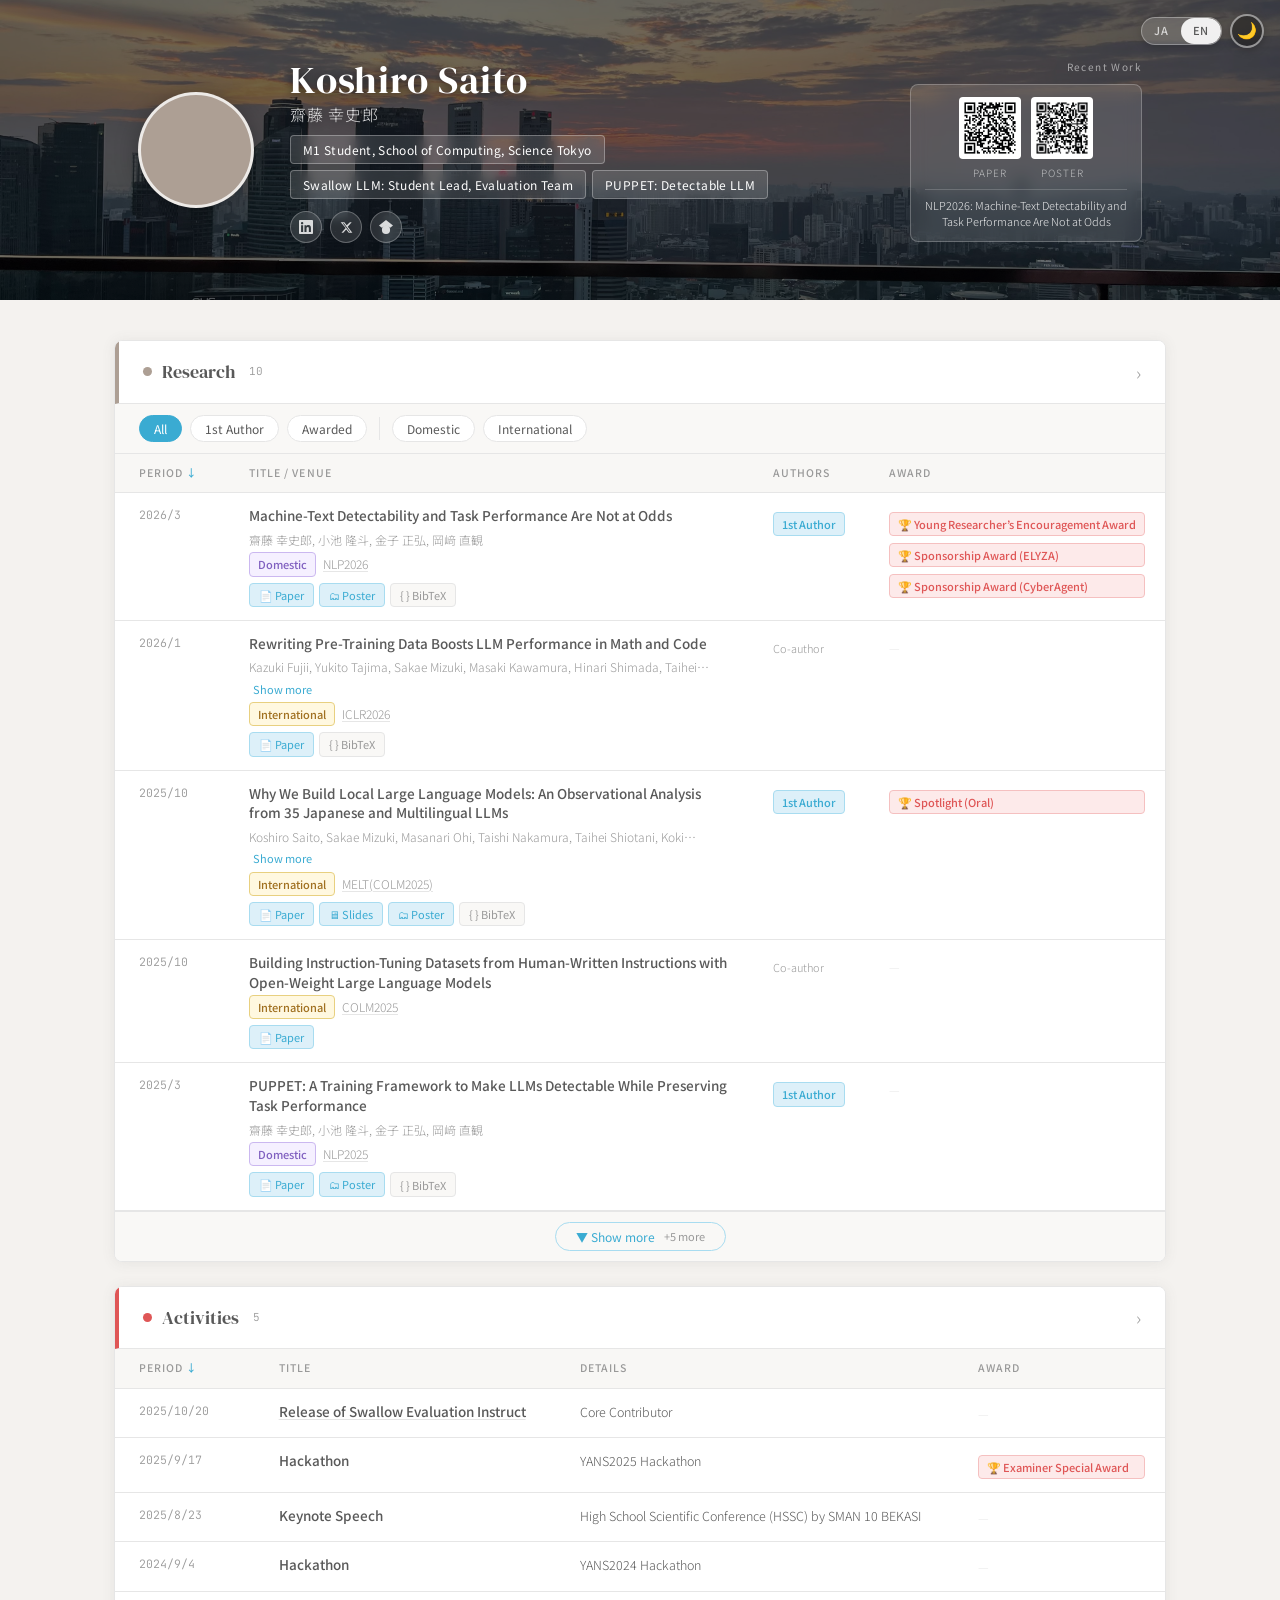
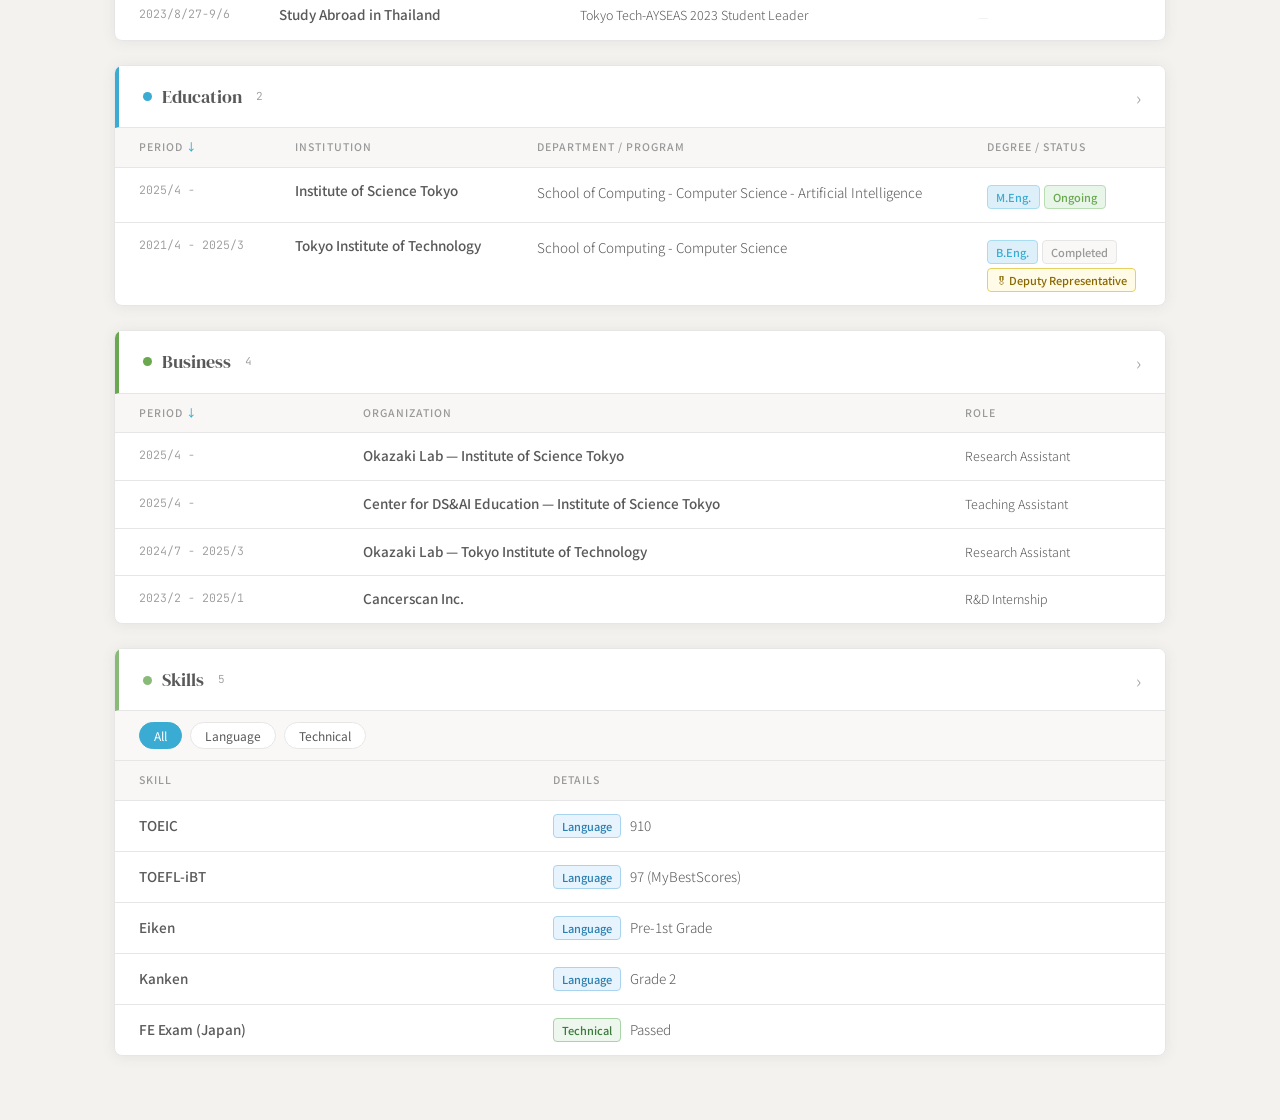
==== en/index.html @ 59512228 "Add site files and .gitignore" ====
<!DOCTYPE html>
<html lang="en">
<head>
<meta charset="UTF-8">
<meta name="viewport" content="width=device-width, initial-scale=1.0">
<title>My Page</title>
<!-- Apply stored theme before render to prevent flash -->
<script>
  (function(){
    var s=localStorage.getItem('theme');
    if(!s){s=window.matchMedia('(prefers-color-scheme:dark)').matches?'dark':'light';}
    document.documentElement.setAttribute('data-theme',s);
  })();
</script>
<link rel="preconnect" href="https://fonts.googleapis.com">
<link rel="preconnect" href="https://fonts.gstatic.com" crossorigin>
<link href="https://fonts.googleapis.com/css2?family=DM+Serif+Display:ital@0;1&family=Noto+Sans+JP:wght@300;400;500;700&family=JetBrains+Mono:wght@300;400&display=swap" rel="stylesheet">
<link rel="stylesheet" href="../css/style.css">
<!-- en/ subdir: override image paths to point up one level -->
<style>
  .header-bg    { background-image: url('../figures/header.jpg'); }
  .face-photo   { background-image: url('../figures/face_picture_trimmed.png'); }
</style>
</head>
<body>

<!-- Fixed controls -->
<div class="fixed-controls">
  <nav class="lang-switch" aria-label="Language switch">
    <a class="lang-btn" href="../">JA</a>
    <span class="lang-btn active">EN</span>
  </nav>
  <button class="theme-toggle" id="themeToggle" onclick="toggleTheme()" aria-label="Toggle theme">🌙</button>
</div>

<!-- BibTeX Modal -->
<div class="modal-overlay" id="bibtexModal" onclick="closeBibtexModal(event)">
  <div class="modal-box">
    <div class="modal-header">
      <span class="modal-title">BibTeX</span>
      <button class="modal-close" onclick="document.getElementById('bibtexModal').classList.remove('open')">×</button>
    </div>
    <div class="modal-body"><pre class="bibtex-code" id="bibtexContent"></pre></div>
    <div class="modal-footer">
      <button class="copy-btn" id="copyBtn" onclick="copyBibtex()">Copy</button>
    </div>
  </div>
</div>

<!-- Header -->
<header class="header-wrap">
  <div class="header-bg-fallback"></div>
  <div class="header-bg"></div>
  <div class="header-content">
    <div class="face-photo" role="img" aria-label="Profile photo"></div>
    <div class="header-name">
      <h1><span id="profileNameMain">…</span><span class="name-sub" id="profileNameSub"></span></h1>
      <div class="affiliation" id="profileAffiliations"></div>
      <div class="header-sns" id="profileSns"></div>
    </div>
    <div class="header-recent-wrap">
      <span class="recent-label" id="recentLabelEl"></span>
      <div class="header-recent" id="qrContainer"></div>
    </div>
  </div>
</header>

<!-- Main -->
<main class="main" id="mainContent">
  <p style="text-align:center;color:var(--muted);padding:48px 0;">Loading…</p>
</main>

<script src="../js/lang/en.js"></script>
<script src="../js/app.js"></script>
<script>initPage('en', '../');</script>
</body>
</html>
---- css/style.css ----
/* ════════════════════════════════════════════
   style.css  —  Light / Dark / Responsive
════════════════════════════════════════════ */

/* ── Palette & Semantic Tokens (Light) ── */
:root {
  --stone:      #AD9F94;
  --charcoal:   #595959;
  --coral:      #DF5656;
  --sky:        #3AABD2;
  --light-gray: #E6E6E6;
  --sage:       #6aa84f;

  --bg:         #f4f2ef;
  --surface:    #ffffff;
  --surface-2:  #f9f8f6;
  --border:     #E6E6E6;
  --text:       #595959;
  --muted:      #999;
  --accent:     #3AABD2;
  --accent-lt:  #ddf0f9;
  --award-col:  #DF5656;
  --award-lt:   #fdeaea;
  --header-row: #f8f7f5;
  --radius:     8px;
  --shadow:     0 1px 14px rgba(89,89,89,0.09);
}

/* ── Dark Tokens ── */
:root[data-theme="dark"] {
  --bg:         #1a1917;
  --surface:    #242220;
  --surface-2:  #2c2a27;
  --border:     #3a3835;
  --text:       #d8d4cf;
  --muted:      #7a7570;
  --accent:     #4bbde0;
  --accent-lt:  #172f3a;
  --award-col:  #e87070;
  --award-lt:   #3a1a1a;
  --header-row: #2a2826;
  --shadow:     0 1px 14px rgba(0,0,0,0.35);
  --stone:      #c0b4ab;
}

/* OS-level dark when no manual override */
@media (prefers-color-scheme: dark) {
  :root:not([data-theme="light"]):not([data-theme="dark"]) {
    --bg:         #1a1917;
    --surface:    #242220;
    --surface-2:  #2c2a27;
    --border:     #3a3835;
    --text:       #d8d4cf;
    --muted:      #7a7570;
    --accent:     #4bbde0;
    --accent-lt:  #172f3a;
    --award-col:  #e87070;
    --award-lt:   #3a1a1a;
    --header-row: #2a2826;
    --shadow:     0 1px 14px rgba(0,0,0,0.35);
    --stone:      #c0b4ab;
  }
}

*, *::before, *::after { box-sizing: border-box; margin: 0; padding: 0; }

body {
  background: var(--bg);
  color: var(--text);
  font-family: 'Noto Sans JP', sans-serif;
  font-weight: 300;
  line-height: 1.75;
  font-size: 14px;
  transition: background 0.25s, color 0.25s;
}

/* ════════════════════════════════════════════
   FIXED CONTROLS  (top-right)
════════════════════════════════════════════ */
.fixed-controls {
  position: fixed;
  top: 14px; right: 16px;
  z-index: 300;
  display: flex;
  align-items: center;
  gap: 8px;
}

/* Language switch */
.lang-switch {
  display: flex;
  background: rgba(255,255,255,0.15);
  border: 1px solid rgba(255,255,255,0.32);
  border-radius: 20px;
  backdrop-filter: blur(8px);
  overflow: hidden;
  box-shadow: 0 2px 8px rgba(0,0,0,0.18);
}
.lang-btn {
  padding: 5px 12px;
  font-size: 11px; font-weight: 500; letter-spacing: 0.06em;
  color: rgba(255,255,255,0.72);
  text-decoration: none; border-radius: 18px;
  transition: background 0.15s, color 0.15s;
  line-height: 1.4;
}
.lang-btn:hover { color: #fff; background: rgba(255,255,255,0.2); }
.lang-btn.active { background: rgba(255,255,255,0.9); color: #595959; }

/* ── Theme toggle: icon-only circle, state shown by fill/icon ──
   Light mode → dark background pill (🌙) → clearly "it's light, click for dark"
   Dark  mode → light background pill (☀️) → clearly "it's dark, click for light"
*/
.theme-toggle {
  display: flex;
  align-items: center;
  justify-content: center;
  width: 34px; height: 34px;
  border-radius: 50%;
  border: 2px solid rgba(255,255,255,0.5);
  background: rgba(0,0,0,0.35);       /* dark fill in light mode → 🌙 stands out */
  backdrop-filter: blur(8px);
  cursor: pointer;
  font-size: 16px; line-height: 1;
  box-shadow: 0 2px 8px rgba(0,0,0,0.25);
  transition: background 0.2s, border-color 0.2s, transform 0.15s, box-shadow 0.15s;
}
/* In dark mode: light fill so ☀️ pops and signals "switch to light" */
:root[data-theme="dark"] .theme-toggle,
@media (prefers-color-scheme: dark) { :root:not([data-theme="light"]):not([data-theme="dark"]) .theme-toggle { } }
.theme-toggle[data-mode="dark"] {
  background: rgba(255,255,255,0.85);
  border-color: rgba(255,255,255,0.9);
}
.theme-toggle:hover {
  transform: scale(1.1);
  box-shadow: 0 3px 12px rgba(0,0,0,0.35);
}
/* hide any lingering text children */
.theme-toggle .t-label { display: none; }

/* ════════════════════════════════════════════
   HEADER
════════════════════════════════════════════ */
.header-wrap { position: relative; width: 100%; min-height: 300px; overflow: hidden; }
.header-bg-fallback { position: absolute; inset: 0; background: linear-gradient(140deg, #635c58 0%, var(--stone) 50%, #c9c0b8 100%); }
.header-bg { position: absolute; inset: 0; background: url('../figures/header.jpg') center / cover no-repeat; filter: brightness(0.45) saturate(0.85); }

.header-content {
  position: relative; min-height: 300px;
  max-width: 1100px; margin: 0 auto;
  padding: 44px 48px;
  display: flex; align-items: center; gap: 36px;
}

.face-photo {
  flex-shrink: 0; width: 116px; height: 116px; border-radius: 50%;
  border: 3px solid rgba(255,255,255,0.78);
  box-shadow: 0 4px 24px rgba(0,0,0,0.3);
  background: var(--stone) url('../figures/face_picture_trimmed.png') center / cover no-repeat;
}

.header-name { flex: 1; color: #fff; }
.header-name h1 { font-family: 'DM Serif Display', serif; font-size: 2.45rem; font-weight: 400; letter-spacing: 0.02em; line-height: 1.15; text-shadow: 0 2px 10px rgba(0,0,0,0.5); }
.name-sub { display: block; font-family: 'Noto Sans JP', sans-serif; font-size: 1rem; font-weight: 300; opacity: 0.82; margin-top: 3px; }
.header-name .affiliation { margin-top: 12px; display: flex; flex-wrap: wrap; gap: 6px; }
.affil-tag { font-size: 12px; font-weight: 400; letter-spacing: 0.03em; background: rgba(255,255,255,0.13); border: 1px solid rgba(255,255,255,0.3); border-radius: 4px; padding: 3px 12px; backdrop-filter: blur(6px); }

.header-sns { display: flex; gap: 8px; margin-top: 12px; }
.sns-btn { display: inline-flex; align-items: center; justify-content: center; width: 32px; height: 32px; color: rgba(255,255,255,0.82); background: rgba(255,255,255,0.12); border: 1px solid rgba(255,255,255,0.28); border-radius: 50%; text-decoration: none; backdrop-filter: blur(4px); transition: background 0.15s, color 0.15s, transform 0.15s; }
.sns-btn:hover { background: rgba(255,255,255,0.28); color: #fff; transform: translateY(-1px); }

.header-recent-wrap { flex-shrink: 0; display: flex; flex-direction: column; align-items: flex-end; gap: 8px; }
.recent-label { font-size: 10px; font-weight: 400; letter-spacing: 0.14em; color: rgba(255,255,255,0.55); text-align: right; }
.header-recent { display: flex; gap: 12px; align-items: flex-start; }

.qr-group { background: rgba(255,255,255,0.11); border: 1px solid rgba(255,255,255,0.24); border-radius: var(--radius); padding: 12px 14px; color: #fff; backdrop-filter: blur(8px); transition: background 0.2s, transform 0.2s; display: flex; flex-direction: column; gap: 8px; min-width: 180px; }
.qr-group:hover { background: rgba(255,255,255,0.18); transform: translateY(-2px); }
.qr-pair { display: flex; gap: 10px; justify-content: center; }
.qr-item { display: flex; flex-direction: column; align-items: center; gap: 5px; text-decoration: none; color: inherit; }
.qr-item:hover .qr-box { outline: 2px solid rgba(255,255,255,0.6); }
.qr-type { font-size: 10px; text-transform: uppercase; letter-spacing: 0.1em; opacity: 0.62; white-space: nowrap; }
.qr-box { width: 62px; height: 62px; background: #fff; border-radius: 4px; display: flex; align-items: center; justify-content: center; overflow: hidden; transition: outline 0.15s; }
.qr-box img { width: 100%; height: 100%; object-fit: contain; }
.qr-divider { border: none; border-top: 1px solid rgba(255,255,255,0.18); }
.qr-desc { font-size: 11px; opacity: 0.88; line-height: 1.4; text-align: center; }

/* ════════════════════════════════════════════
   MAIN  /  SECTION CARDS
════════════════════════════════════════════ */
.main { max-width: 1100px; margin: 40px auto 64px; padding: 0 24px; display: flex; flex-direction: column; gap: 24px; }

.section-card { background: var(--surface); border: 1px solid var(--border); border-radius: var(--radius); box-shadow: var(--shadow); overflow: hidden; animation: fadeUp 0.42s ease both; transition: background 0.25s, border-color 0.25s; }
.section-card:nth-child(1){animation-delay:0.04s} .section-card:nth-child(2){animation-delay:0.09s}
.section-card:nth-child(3){animation-delay:0.14s} .section-card:nth-child(4){animation-delay:0.19s}
.section-card:nth-child(5){animation-delay:0.24s}
@keyframes fadeUp { from { opacity:0; transform:translateY(13px); } to { opacity:1; transform:translateY(0); } }

.section-header { display:flex; align-items:center; justify-content:space-between; padding:15px 24px; cursor:pointer; user-select:none; border-bottom:1px solid var(--border); background:var(--surface); transition:background 0.13s; }
.section-header:hover { background:var(--surface-2); }

#sec-research   .section-header { border-left:4px solid var(--stone); }
#sec-activities .section-header { border-left:4px solid var(--coral); }
#sec-education  .section-header { border-left:4px solid var(--sky); }
#sec-business   .section-header { border-left:4px solid var(--sage); }
#sec-skills     .section-header { border-left:4px solid #8aba78; }

.section-title { display:flex; align-items:center; gap:10px; }
.section-dot { width:9px; height:9px; border-radius:50%; flex-shrink:0; }
.dot-research{background:var(--stone)} .dot-activities{background:var(--coral)}
.dot-education{background:var(--sky)} .dot-business{background:var(--sage)} .dot-skills{background:#8aba78}

.section-label { font-family:'DM Serif Display',serif; font-size:1.13rem; color:var(--text); }
.section-count { font-family:'JetBrains Mono',monospace; font-size:11px; color:var(--muted); margin-left:4px; }
.section-chevron { font-size:18px; color:var(--muted); transition:transform 0.28s ease; line-height:1; }
.section-card.collapsed .section-chevron { transform:rotate(-90deg); }
.section-body { overflow:hidden; transition:max-height 0.38s cubic-bezier(0.4,0,0.2,1); max-height:8000px; }
.section-card.collapsed .section-body { max-height:0; }

/* ════════════════════════════════════════════
   FILTER BAR
════════════════════════════════════════════ */
.filter-bar { display:flex; gap:8px; padding:11px 24px; border-bottom:1px solid var(--border); flex-wrap:wrap; background:var(--surface-2); align-items:center; }
.filter-separator { width:1px; background:var(--border); margin:2px 4px; align-self:stretch; }
.filter-btn { font-family:'Noto Sans JP',sans-serif; font-size:12px; font-weight:400; padding:4px 14px; border-radius:20px; border:1px solid var(--border); background:var(--surface); color:var(--text); cursor:pointer; transition:all 0.14s; }
.filter-btn.active { background:var(--accent); border-color:var(--accent); color:#fff; }
.filter-btn:hover:not(.active) { border-color:var(--accent); color:var(--accent); }

/* ════════════════════════════════════════════
   TABLE
════════════════════════════════════════════ */
.table-wrap { overflow-x:auto; }
table { width:100%; border-collapse:collapse; font-size:13.5px; }

thead th {
  padding:10px 20px 10px 24px; text-align:left;
  font-size:10.5px; font-weight:500; text-transform:uppercase; letter-spacing:0.1em;
  color:var(--muted); background:var(--header-row); border-bottom:1px solid var(--border); white-space:nowrap;
  transition:background 0.25s;
}
thead th:first-child { padding-left:24px; }
thead th.sortable { cursor:pointer; user-select:none; }
thead th.sortable:hover { color:var(--accent); background:var(--accent-lt); }
thead th.sort-asc::after  { content:' ↑'; color:var(--accent); }
thead th.sort-desc::after { content:' ↓'; color:var(--accent); }

tbody tr { border-bottom:1px solid var(--border); transition:background 0.12s; }
tbody tr:last-child { border-bottom:none; }
tbody tr:hover { background:var(--surface-2); }
tbody tr.row-hidden { display:none; }
tbody tr.row-over-limit { display:none; }

td { padding:13px 20px 13px 24px; vertical-align:top; line-height:1.65; }
td:first-child { padding-left:24px; }
.td-period { white-space:nowrap; font-family:'JetBrains Mono',monospace; font-size:11.5px; color:var(--muted); min-width:110px; }
.td-main  { font-weight:500; color:var(--text); line-height:1.45; }
.td-sub   { font-size:12.5px; color:var(--stone); margin-top:2px; }
.td-venue { font-size:12px; color:var(--muted); margin-top:3px; }

/* ── Authors ── */
.td-authors {
  font-size:12px; color:var(--muted); margin-top:4px;
  display:-webkit-box; -webkit-line-clamp:1; -webkit-box-orient:vertical; overflow:hidden; max-width:460px;
}
.td-authors.expanded { display:block; overflow:visible; -webkit-line-clamp:unset; }
.authors-toggle {
  font-size:11px; color:var(--accent); cursor:pointer; margin-left:4px;
  background:none; border:none; padding:0; font-family:inherit;
  display:none; /* shown by JS when text is truncated */
}
.authors-toggle.visible { display:inline; }
.authors-toggle:hover { text-decoration:underline; }

/* ── Badges ── */
.badge { display:inline-flex; align-items:center; gap:3px; font-size:11px; font-weight:500; border-radius:4px; padding:2px 8px; margin-top:4px; white-space:nowrap; }
.badge-award         { background:var(--award-lt); color:var(--award-col); border:1px solid #f5c0c0; }
.badge-first         { background:var(--accent-lt); color:var(--accent); border:1px solid #a8dcf0; }
.badge-coauthor      { font-size:11px; color:var(--muted); }
.badge-status-done   { background:var(--surface-2); color:var(--muted); border:1px solid var(--border); }
.badge-status-ongoing{ background:#e8f5e9; color:#6aa84f; border:1px solid #b8ddb0; }
.badge-domestic      { background:#f5f0ff; color:#8060c0; border:1px solid #cbb8f0; }
.badge-international { background:#fff8e0; color:#a07020; border:1px solid #e8d080; }
.badge-lang          { background:#e8f4fd; color:#2a7fb0; border:1px solid #a8d4f0; }
.badge-tech          { background:#edf7ed; color:#3a7a3a; border:1px solid #a8d4a8; }
.awards-cell { display:flex; flex-direction:column; gap:3px; }

/* dark overrides for colored badges */
:root[data-theme="dark"] .badge-status-ongoing { background:#1a3020; }
:root[data-theme="dark"] .badge-domestic       { background:#2a1840; }
:root[data-theme="dark"] .badge-international  { background:#2a2010; }
:root[data-theme="dark"] .badge-lang           { background:#10283a; }
:root[data-theme="dark"] .badge-tech           { background:#102010; }
@media (prefers-color-scheme:dark) {
  :root:not([data-theme="light"]):not([data-theme="dark"]) .badge-status-ongoing { background:#1a3020; }
  :root:not([data-theme="light"]):not([data-theme="dark"]) .badge-domestic       { background:#2a1840; }
  :root:not([data-theme="light"]):not([data-theme="dark"]) .badge-international  { background:#2a2010; }
  :root:not([data-theme="light"]):not([data-theme="dark"]) .badge-lang           { background:#10283a; }
  :root:not([data-theme="light"]):not([data-theme="dark"]) .badge-tech           { background:#102010; }
}

/* ── Paper Links ── */
.paper-links { display:flex; flex-wrap:wrap; gap:5px; margin-top:6px; }
.paper-link { display:inline-flex; align-items:center; gap:4px; font-size:11px; font-weight:400; color:var(--accent); background:var(--accent-lt); border:1px solid #a8dcf0; border-radius:4px; padding:2px 9px; text-decoration:none; transition:background 0.13s, color 0.13s; }
.paper-link:hover { background:var(--accent); color:#fff; }
.bibtex-btn { display:inline-flex; align-items:center; gap:4px; font-size:11px; font-weight:400; color:var(--muted); background:var(--surface-2); border:1px solid var(--border); border-radius:4px; padding:2px 9px; cursor:pointer; transition:background 0.13s, color 0.13s, border-color 0.13s; font-family:inherit; }
.bibtex-btn:hover { background:var(--text); color:var(--bg); border-color:var(--text); }

/* ── Table Footer ── */
.table-footer { display:flex; align-items:center; justify-content:center; padding:10px 24px; border-top:1px solid var(--border); background:var(--surface-2); }
.expand-btn { font-family:'Noto Sans JP',sans-serif; font-size:12px; font-weight:400; color:var(--accent); background:none; border:1px solid #a8dcf0; border-radius:20px; padding:5px 20px; cursor:pointer; transition:all 0.14s; display:flex; align-items:center; gap:5px; }
.expand-btn:hover { background:var(--accent); color:#fff; border-color:var(--accent); }
.row-count { color:var(--muted); font-size:11px; margin-left:4px; }

/* ── BibTeX Modal ── */
.modal-overlay { display:none; position:fixed; inset:0; background:rgba(0,0,0,0.5); z-index:1000; align-items:center; justify-content:center; backdrop-filter:blur(3px); }
.modal-overlay.open { display:flex; }
.modal-box { background:var(--surface); border-radius:var(--radius); box-shadow:0 8px 40px rgba(0,0,0,0.3); width:min(640px,92vw); max-height:80vh; display:flex; flex-direction:column; animation:modalIn 0.2s ease; border:1px solid var(--border); }
@keyframes modalIn { from{opacity:0;transform:scale(0.95) translateY(8px)} to{opacity:1;transform:scale(1) translateY(0)} }
.modal-header { display:flex; align-items:center; justify-content:space-between; padding:16px 20px; border-bottom:1px solid var(--border); }
.modal-title { font-family:'JetBrains Mono',monospace; font-size:13px; color:var(--text); font-weight:400; }
.modal-close { width:28px; height:28px; background:var(--surface-2); border:none; border-radius:50%; cursor:pointer; font-size:16px; color:var(--muted); display:flex; align-items:center; justify-content:center; transition:background 0.13s; }
.modal-close:hover { background:var(--border); color:var(--text); }
.modal-body { padding:0; overflow-y:auto; flex:1; }
.bibtex-code { margin:0; padding:20px; font-family:'JetBrains Mono',monospace; font-size:12px; line-height:1.7; color:var(--text); background:var(--surface-2); white-space:pre-wrap; word-break:break-all; }
.modal-footer { padding:12px 20px; border-top:1px solid var(--border); display:flex; justify-content:flex-end; }
.copy-btn { font-family:'Noto Sans JP',sans-serif; font-size:12px; font-weight:400; padding:6px 16px; border-radius:6px; border:1px solid var(--border); background:var(--surface); color:var(--text); cursor:pointer; transition:all 0.13s; }
.copy-btn:hover { background:var(--accent); color:#fff; border-color:var(--accent); }
.copy-btn.copied { background:var(--sage); color:#fff; border-color:var(--sage); }

/* ── Misc ── */
.skill-name { font-weight:500; color:var(--text); }
.empty-state { text-align:center; padding:36px; color:var(--muted); font-size:13px; }

/* ── In-table hyperlinks ── */
.td-link {
  color: inherit;
  text-decoration: underline;
  text-decoration-color: var(--border);
  text-underline-offset: 2px;
  transition: color 0.13s, text-decoration-color 0.13s;
}
.td-link:hover {
  color: var(--accent);
  text-decoration-color: var(--accent);
}

/* ── Distinction badge (valedictorian / honours) ── */
.badge-distinction {
  background: #fffbe6;
  color: #8a6800;
  border: 1px solid #e8d060;
}
:root[data-theme="dark"] .badge-distinction {
  background: #2a2000;
  color: #e0c040;
  border-color: #6a5000;
}
@media (prefers-color-scheme:dark) {
  :root:not([data-theme="light"]):not([data-theme="dark"]) .badge-distinction {
    background:#2a2000; color:#e0c040; border-color:#6a5000;
  }
}

/* ── Responsive ── */
@media (max-width: 768px) {
  .header-content { flex-direction:column; align-items:center; padding:64px 20px 36px; text-align:center; }
  .header-name h1 { font-size:1.9rem; }
  .header-name .affiliation { justify-content:center; }
  .header-sns { justify-content:center; }
  .header-recent-wrap { align-items:center; }
  .header-recent { justify-content:center; flex-wrap:wrap; }
  .main { padding:0 12px; margin:28px auto 48px; }
  td, thead th { padding-left:14px; }
  td:first-child, thead th:first-child { padding-left:14px; }
  .fixed-controls { gap:6px; }
}
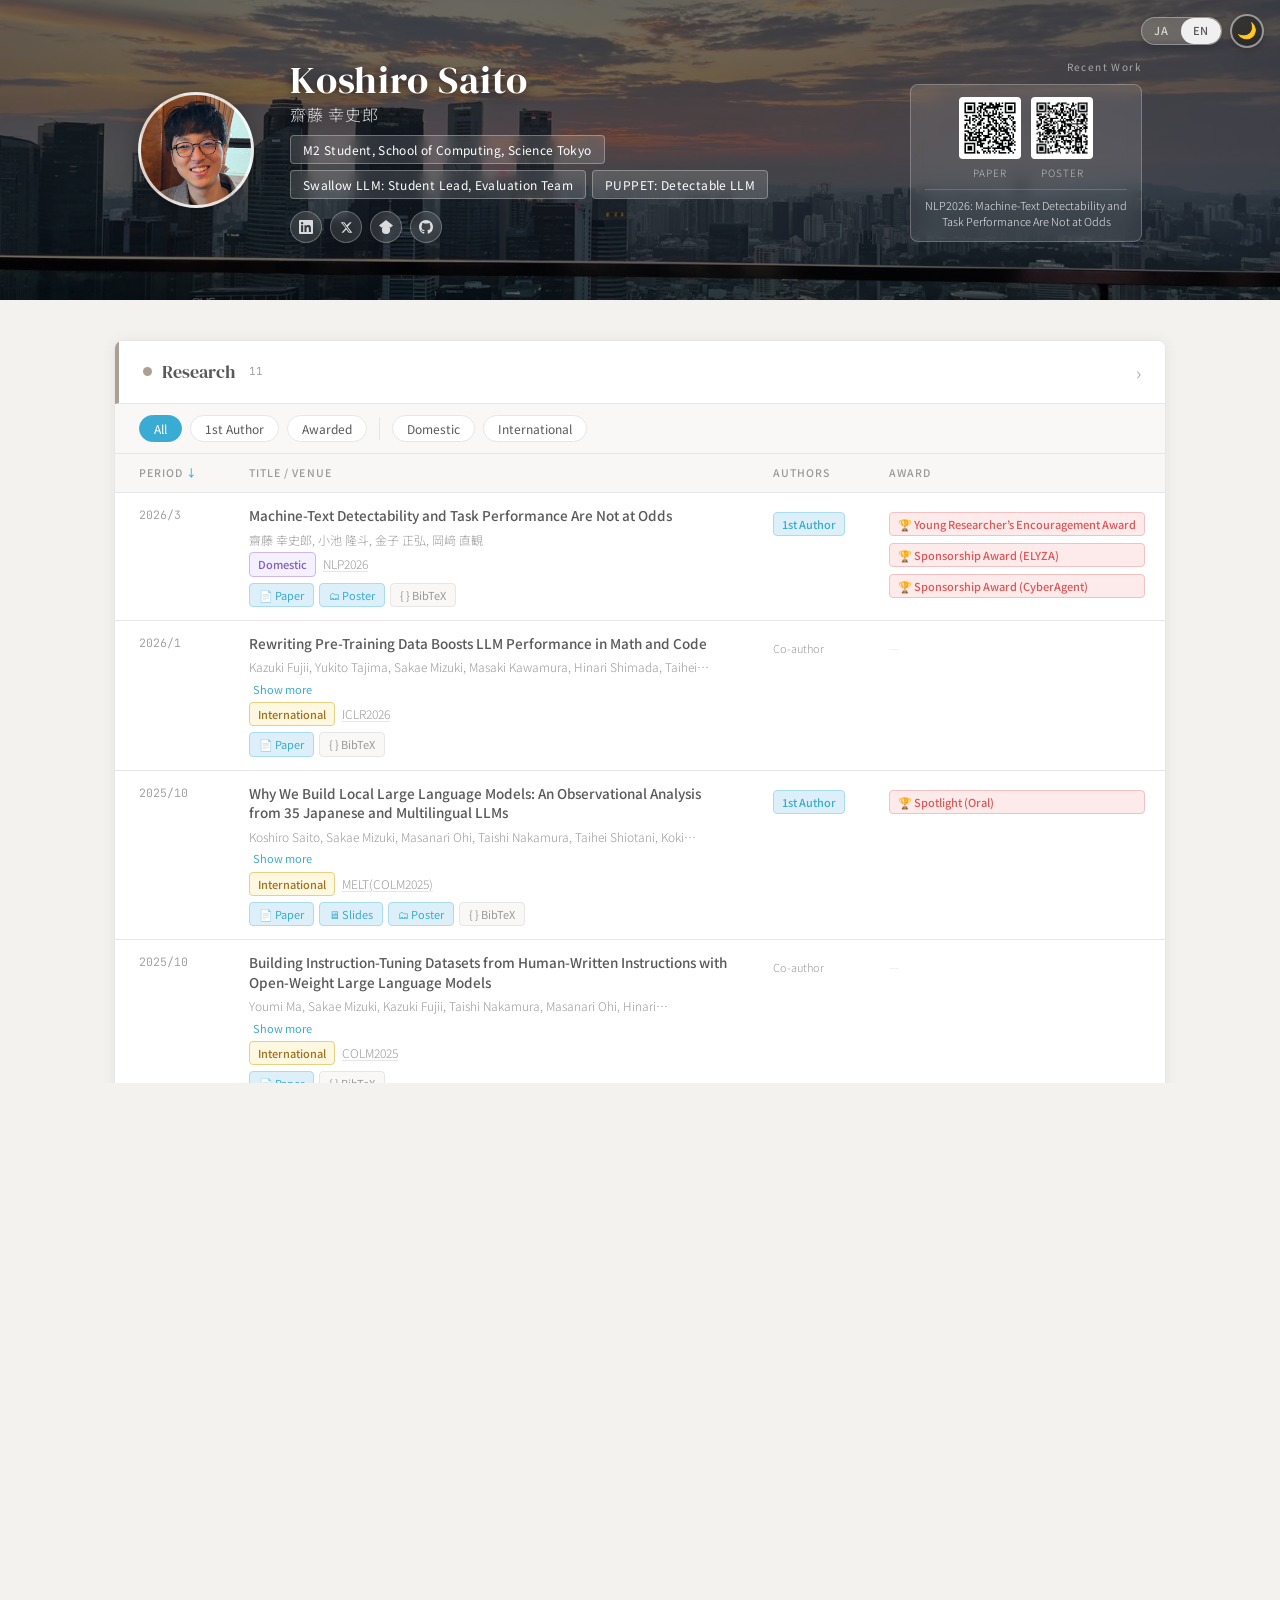
==== commit 626a0304: "Technical update" ====
--- a/en/index.html
+++ b/en/index.html
@@ -3,7 +3,43 @@
 <head>
 <meta charset="UTF-8">
 <meta name="viewport" content="width=device-width, initial-scale=1.0">
-<title>My Page</title>
+<title>Koshiro Saito (齋藤 幸史郎)</title>
+<!-- <meta name="description" content=""> -->
+<link rel="canonical" href="https://pakapaka333.github.io/en/">
+<link rel="alternate" hreflang="ja" href="https://pakapaka333.github.io/">
+<link rel="alternate" hreflang="en" href="https://pakapaka333.github.io/en/">
+<link rel="alternate" hreflang="x-default" href="https://pakapaka333.github.io/">
+<link rel="icon" type="image/png" href="../figures/favicon.png">
+<link rel="apple-touch-icon" href="../figures/apple-touch-icon.png">
+<!-- OGP / Twitter Card -->
+<meta property="og:type" content="profile">
+<meta property="og:title" content="Koshiro Saito (齋藤 幸史郎)">
+<!-- <meta property="og:description" content=""> -->
+<meta property="og:url" content="https://pakapaka333.github.io/en/">
+<meta property="og:image" content="https://pakapaka333.github.io/figures/face_picture_trimmed.png">
+<meta property="og:locale" content="en_US">
+<meta property="og:locale:alternate" content="ja_JP">
+<meta name="twitter:card" content="summary">
+<meta name="twitter:title" content="Koshiro Saito (齋藤 幸史郎)">
+<!-- <meta name="twitter:description" content=""> -->
+<meta name="twitter:image" content="https://pakapaka333.github.io/figures/face_picture_trimmed.png">
+<!-- Structured data -->
+<script type="application/ld+json">
+{
+  "@context": "https://schema.org",
+  "@type": "Person",
+  "name": "Koshiro Saito",
+  "alternateName": "齋藤 幸史郎",
+  "url": "https://pakapaka333.github.io/en/",
+  "image": "https://pakapaka333.github.io/figures/face_picture_trimmed.png",
+  "affiliation": {
+    "@type": "CollegeOrUniversity",
+    "name": "Institute of Science Tokyo"
+  }
+}
+</script>
+<!-- sameAs (SNS links) is injected by app.js from profile/profile.json links -->
+
 <!-- Apply stored theme before render to prevent flash -->
 <script>
   (function(){
@@ -16,11 +52,7 @@
 <link rel="preconnect" href="https://fonts.gstatic.com" crossorigin>
 <link href="https://fonts.googleapis.com/css2?family=DM+Serif+Display:ital@0;1&family=Noto+Sans+JP:wght@300;400;500;700&family=JetBrains+Mono:wght@300;400&display=swap" rel="stylesheet">
 <link rel="stylesheet" href="../css/style.css">
-<!-- en/ subdir: override image paths to point up one level -->
-<style>
-  .header-bg    { background-image: url('../figures/header.jpg'); }
-  .face-photo   { background-image: url('../figures/face_picture_trimmed.png'); }
-</style>
+<!-- 画像パスは css/style.css に一元化(CSS の url() はスタイルシート基準で解決されるため en/ でも同じものが使える) -->
 </head>
 <body>
 
@@ -70,6 +102,14 @@
   <p style="text-align:center;color:var(--muted);padding:48px 0;">Loading…</p>
 </main>
 
+<noscript>
+  <div style="max-width:1100px;margin:0 auto;padding:24px 48px;">
+    <p>This page requires JavaScript.</p>
+    <p>Koshiro Saito (齋藤 幸史郎) — M2 student, School of Computing, Institute of Science Tokyo.
+      See <a href="https://scholar.google.co.jp/citations?user=h8HGRU4AAAAJ">Google Scholar</a> for publications.</p>
+  </div>
+</noscript>
+
 <script src="../js/lang/en.js"></script>
 <script src="../js/app.js"></script>
 <script>initPage('en', '../');</script>
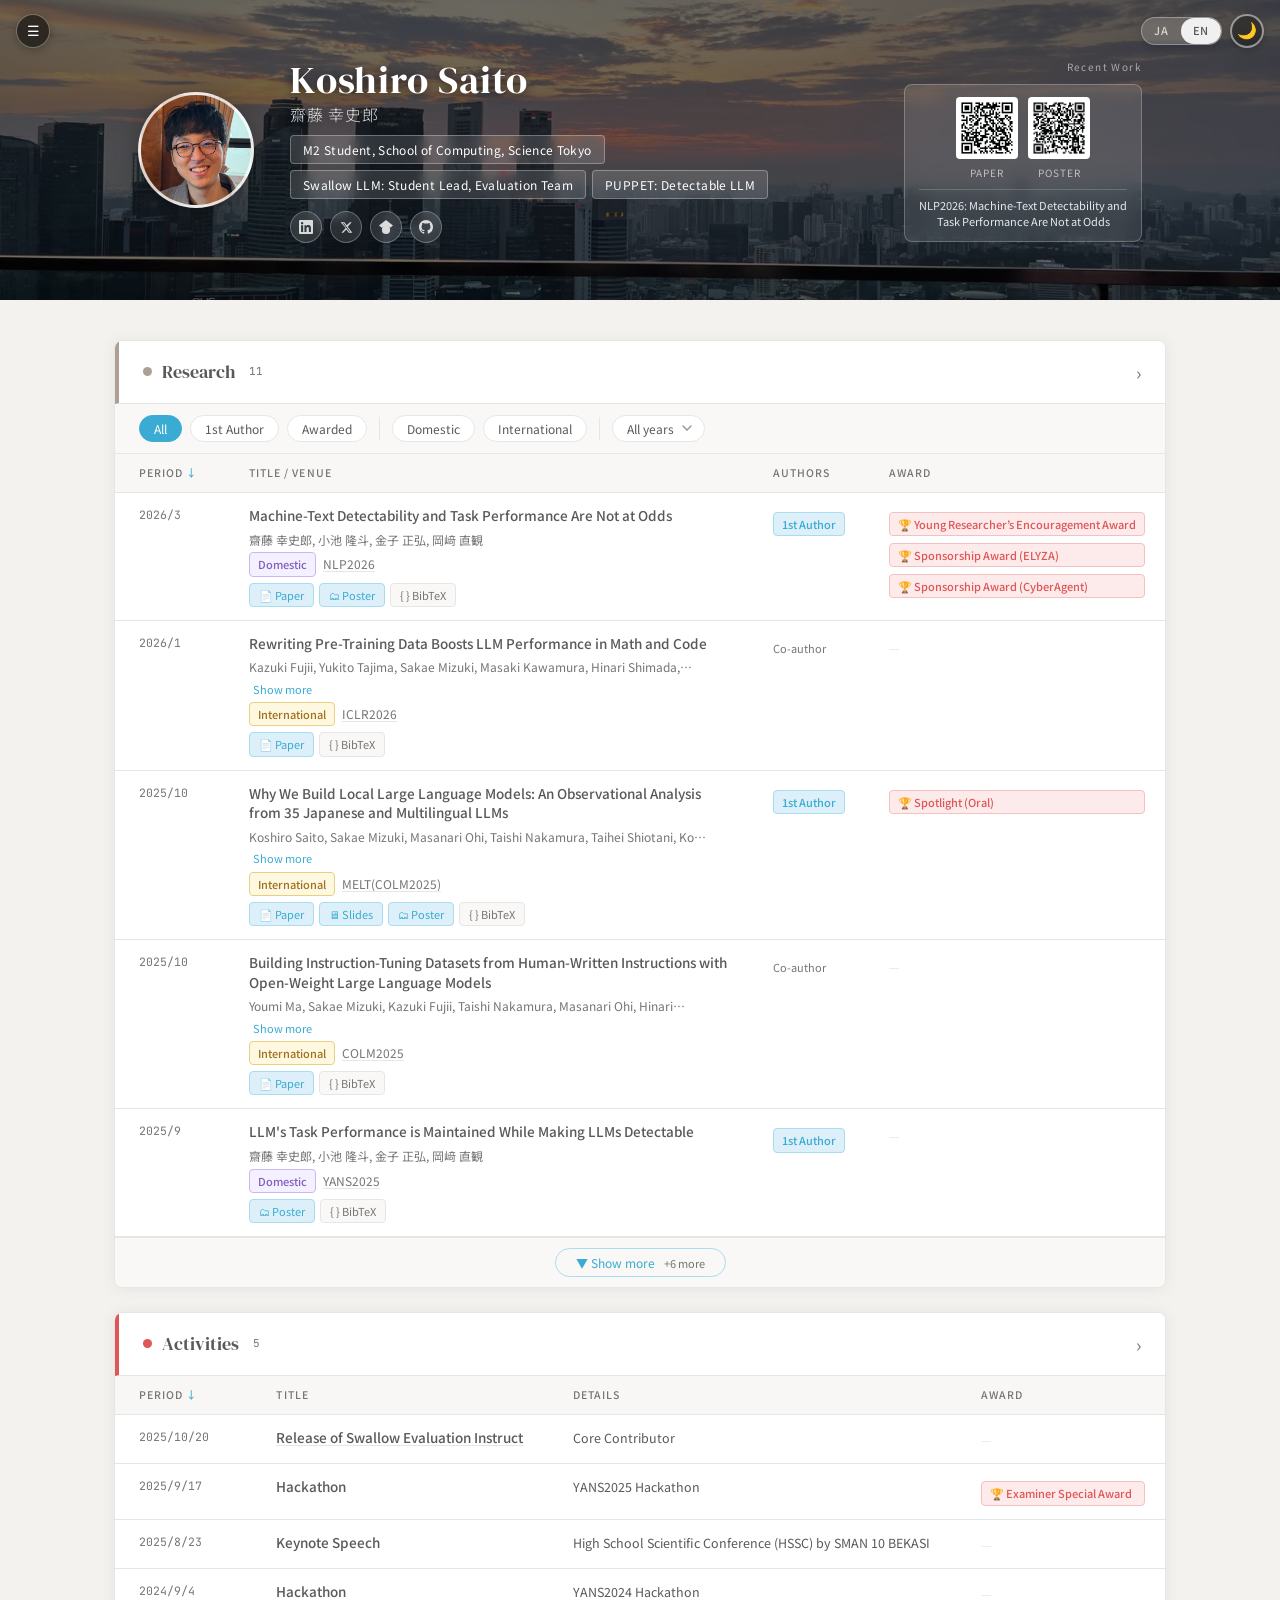
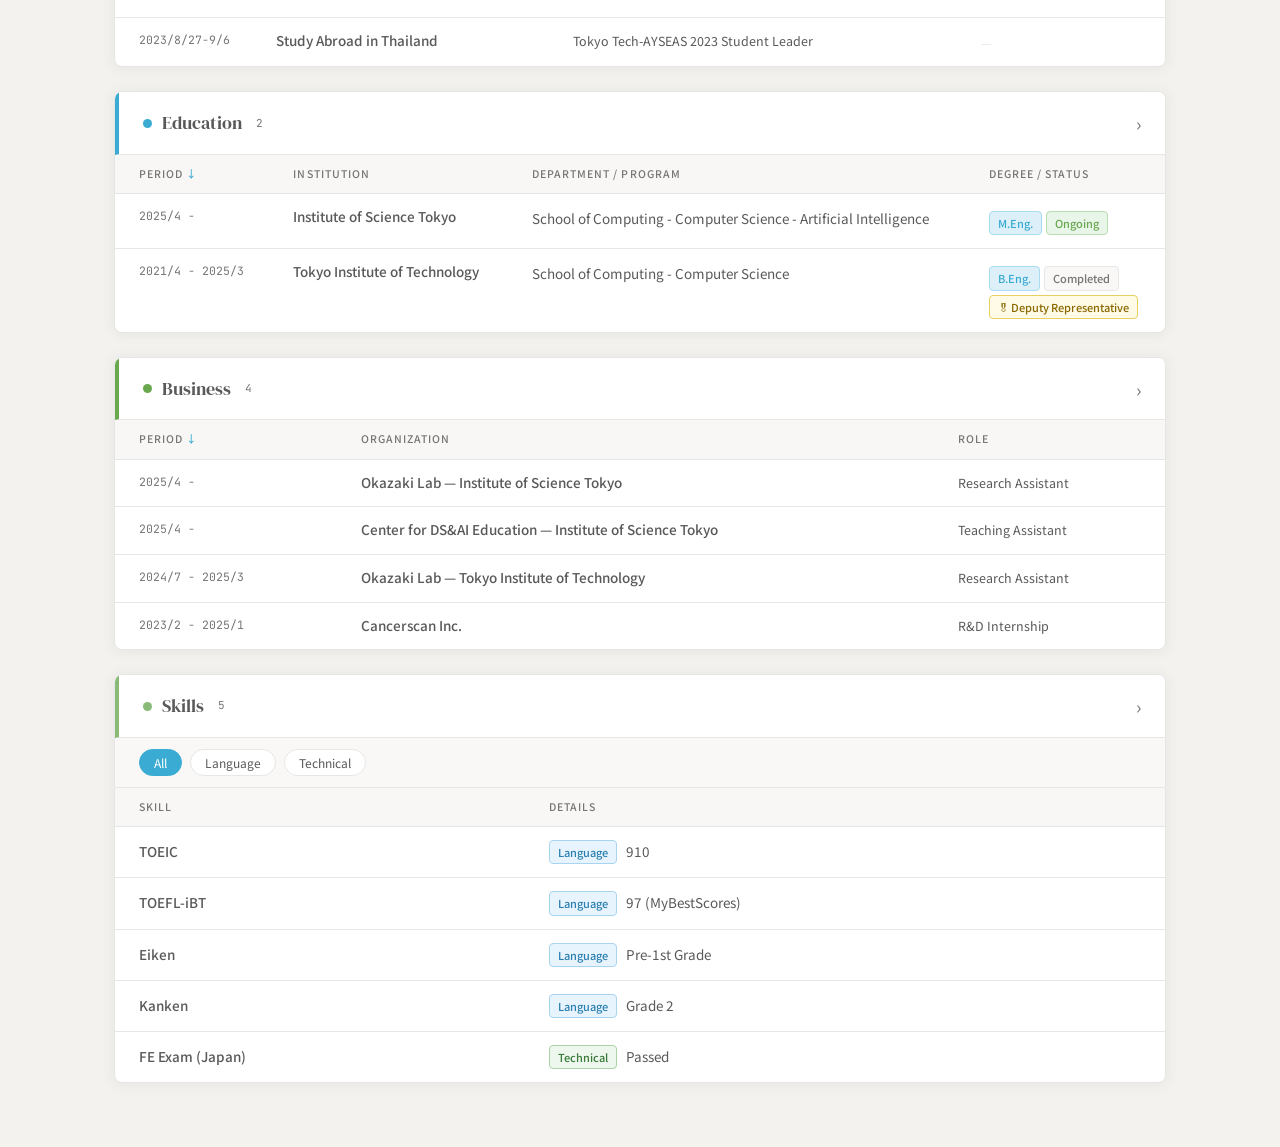
==== commit 4c7bba1d: "Design Update" ====
--- a/en/index.html
+++ b/en/index.html
@@ -99,7 +99,10 @@
 
 <!-- Main -->
 <main class="main" id="mainContent">
-  <p style="text-align:center;color:var(--muted);padding:48px 0;">Loading…</p>
+  <!-- Skeleton placeholders shown until JS fetches the data -->
+  <div class="skeleton-card" aria-hidden="true"><div class="sk-bar sk-title"></div><div class="sk-bar w85"></div><div class="sk-bar w60"></div></div>
+  <div class="skeleton-card" aria-hidden="true"><div class="sk-bar sk-title"></div><div class="sk-bar w85"></div><div class="sk-bar w60"></div></div>
+  <div class="skeleton-card" aria-hidden="true"><div class="sk-bar sk-title"></div><div class="sk-bar w60"></div></div>
 </main>
 
 <noscript>
--- a/css/style.css
+++ b/css/style.css
@@ -16,7 +16,7 @@
   --surface-2:  #f9f8f6;
   --border:     #E6E6E6;
   --text:       #595959;
-  --muted:      #999;
+  --muted:      #757575; /* WCAG AA: 4.6:1 on white */
   --accent:     #3AABD2;
   --accent-lt:  #ddf0f9;
   --award-col:  #DF5656;
@@ -24,6 +24,16 @@
   --header-row: #f8f7f5;
   --radius:     8px;
   --shadow:     0 1px 14px rgba(89,89,89,0.09);
+
+  /* badge / pill border colors (dark で上書きされる) */
+  --accent-bd:   #a8dcf0;
+  --award-bd:    #f5c0c0;
+  --ongoing-bd:  #b8ddb0;
+  --domestic-bd: #cbb8f0;
+  --intl-bd:     #e8d080;
+  --lang-bd:     #a8d4f0;
+  --tech-bd:     #a8d4a8;
+  --dist-bd:     #e8d060;
 }
 
 /* ── Dark Tokens ── */
@@ -33,7 +43,7 @@
   --surface-2:  #2c2a27;
   --border:     #3a3835;
   --text:       #d8d4cf;
-  --muted:      #7a7570;
+  --muted:      #948e88; /* コントラスト改善 */
   --accent:     #4bbde0;
   --accent-lt:  #172f3a;
   --award-col:  #e87070;
@@ -41,6 +51,15 @@
   --header-row: #2a2826;
   --shadow:     0 1px 14px rgba(0,0,0,0.35);
   --stone:      #c0b4ab;
+
+  --accent-bd:   #2a5a70;
+  --award-bd:    #6a3535;
+  --ongoing-bd:  #2a5a35;
+  --domestic-bd: #4a3570;
+  --intl-bd:     #6a5525;
+  --lang-bd:     #2a4a65;
+  --tech-bd:     #2a5030;
+  --dist-bd:     #6a5000;
 }
 
 /* OS-level dark when no manual override */
@@ -51,7 +70,7 @@
     --surface-2:  #2c2a27;
     --border:     #3a3835;
     --text:       #d8d4cf;
-    --muted:      #7a7570;
+    --muted:      #948e88;
     --accent:     #4bbde0;
     --accent-lt:  #172f3a;
     --award-col:  #e87070;
@@ -59,6 +78,15 @@
     --header-row: #2a2826;
     --shadow:     0 1px 14px rgba(0,0,0,0.35);
     --stone:      #c0b4ab;
+
+    --accent-bd:   #2a5a70;
+    --award-bd:    #6a3535;
+    --ongoing-bd:  #2a5a35;
+    --domestic-bd: #4a3570;
+    --intl-bd:     #6a5525;
+    --lang-bd:     #2a4a65;
+    --tech-bd:     #2a5030;
+    --dist-bd:     #6a5000;
   }
 }
 
@@ -68,11 +96,14 @@
   background: var(--bg);
   color: var(--text);
   font-family: 'Noto Sans JP', sans-serif;
-  font-weight: 300;
+  font-weight: 400; /* 300 は低解像度で線が痩せるため本文は 400 */
   line-height: 1.75;
   font-size: 14px;
   transition: background 0.25s, color 0.25s;
 }
+
+/* キーボードフォーカスの可視化 */
+:focus-visible { outline: 2px solid var(--accent); outline-offset: 2px; border-radius: 2px; }
 
 /* ════════════════════════════════════════════
    FIXED CONTROLS  (top-right)
@@ -106,6 +137,22 @@
 }
 .lang-btn:hover { color: #fff; background: rgba(255,255,255,0.2); }
 .lang-btn.active { background: rgba(255,255,255,0.9); color: #595959; }
+
+/* ── スクロール後(明るいコンテンツの上)はカード風配色に切り替え ──
+   ヘッダー写真の上専用の白系半透明のままだと、白背景に溶けて読めなくなるため */
+.fixed-controls.scrolled .lang-switch {
+  background: var(--surface);
+  border-color: var(--border);
+  box-shadow: var(--shadow);
+}
+.fixed-controls.scrolled .lang-btn { color: var(--muted); }
+.fixed-controls.scrolled .lang-btn:hover { color: var(--text); background: var(--surface-2); }
+.fixed-controls.scrolled .lang-btn.active { background: var(--accent); color: #fff; }
+.fixed-controls.scrolled .theme-toggle {
+  background: var(--surface);
+  border-color: var(--border);
+  box-shadow: var(--shadow);
+}
 
 /* ── Theme toggle: icon-only circle, state shown by fill/icon ──
    Light mode → dark background pill (🌙) → clearly "it's light, click for dark"
@@ -226,6 +273,24 @@
 .filter-btn.active { background:var(--accent); border-color:var(--accent); color:#fff; }
 .filter-btn:hover:not(.active) { border-color:var(--accent); color:var(--accent); }
 
+/* ── 年フィルターのプルダウン(フィルターピルと同じ見た目) ── */
+.filter-select {
+  font-family:'Noto Sans JP',sans-serif; font-size:12px; font-weight:400;
+  padding:4px 30px 4px 14px; border-radius:20px;
+  border:1px solid var(--border); background-color:var(--surface); color:var(--text);
+  cursor:pointer; transition:all 0.14s;
+  appearance:none; -webkit-appearance:none;
+  background-image:url("data:image/svg+xml,%3Csvg xmlns='http://www.w3.org/2000/svg' width='10' height='6'%3E%3Cpath d='M1 1l4 4 4-4' fill='none' stroke='%23999999' stroke-width='1.5' stroke-linecap='round'/%3E%3C/svg%3E");
+  background-repeat:no-repeat; background-position:right 12px center;
+}
+.filter-select:hover:not(.active) { border-color:var(--accent); color:var(--accent); }
+.filter-select.active {
+  background-color:var(--accent); border-color:var(--accent); color:#fff;
+  background-image:url("data:image/svg+xml,%3Csvg xmlns='http://www.w3.org/2000/svg' width='10' height='6'%3E%3Cpath d='M1 1l4 4 4-4' fill='none' stroke='%23ffffff' stroke-width='1.5' stroke-linecap='round'/%3E%3C/svg%3E");
+}
+/* ドロップダウン内の選択肢はネイティブ描画: ダークでも読めるよう配色を固定 */
+.filter-select option { background:var(--surface); color:var(--text); }
+
 /* ════════════════════════════════════════════
    TABLE
 ════════════════════════════════════════════ */
@@ -273,15 +338,15 @@
 
 /* ── Badges ── */
 .badge { display:inline-flex; align-items:center; gap:3px; font-size:11px; font-weight:500; border-radius:4px; padding:2px 8px; margin-top:4px; white-space:nowrap; }
-.badge-award         { background:var(--award-lt); color:var(--award-col); border:1px solid #f5c0c0; }
-.badge-first         { background:var(--accent-lt); color:var(--accent); border:1px solid #a8dcf0; }
+.badge-award         { background:var(--award-lt); color:var(--award-col); border:1px solid var(--award-bd); }
+.badge-first         { background:var(--accent-lt); color:var(--accent); border:1px solid var(--accent-bd); }
 .badge-coauthor      { font-size:11px; color:var(--muted); }
 .badge-status-done   { background:var(--surface-2); color:var(--muted); border:1px solid var(--border); }
-.badge-status-ongoing{ background:#e8f5e9; color:#6aa84f; border:1px solid #b8ddb0; }
-.badge-domestic      { background:#f5f0ff; color:#8060c0; border:1px solid #cbb8f0; }
-.badge-international { background:#fff8e0; color:#a07020; border:1px solid #e8d080; }
-.badge-lang          { background:#e8f4fd; color:#2a7fb0; border:1px solid #a8d4f0; }
-.badge-tech          { background:#edf7ed; color:#3a7a3a; border:1px solid #a8d4a8; }
+.badge-status-ongoing{ background:#e8f5e9; color:#6aa84f; border:1px solid var(--ongoing-bd); }
+.badge-domestic      { background:#f5f0ff; color:#8060c0; border:1px solid var(--domestic-bd); }
+.badge-international { background:#fff8e0; color:#a07020; border:1px solid var(--intl-bd); }
+.badge-lang          { background:#e8f4fd; color:#2a7fb0; border:1px solid var(--lang-bd); }
+.badge-tech          { background:#edf7ed; color:#3a7a3a; border:1px solid var(--tech-bd); }
 .awards-cell { display:flex; flex-direction:column; gap:3px; }
 
 /* dark overrides for colored badges */
@@ -300,14 +365,14 @@
 
 /* ── Paper Links ── */
 .paper-links { display:flex; flex-wrap:wrap; gap:5px; margin-top:6px; }
-.paper-link { display:inline-flex; align-items:center; gap:4px; font-size:11px; font-weight:400; color:var(--accent); background:var(--accent-lt); border:1px solid #a8dcf0; border-radius:4px; padding:2px 9px; text-decoration:none; transition:background 0.13s, color 0.13s; }
+.paper-link { display:inline-flex; align-items:center; gap:4px; font-size:11px; font-weight:400; color:var(--accent); background:var(--accent-lt); border:1px solid var(--accent-bd); border-radius:4px; padding:2px 9px; text-decoration:none; transition:background 0.13s, color 0.13s; }
 .paper-link:hover { background:var(--accent); color:#fff; }
 .bibtex-btn { display:inline-flex; align-items:center; gap:4px; font-size:11px; font-weight:400; color:var(--muted); background:var(--surface-2); border:1px solid var(--border); border-radius:4px; padding:2px 9px; cursor:pointer; transition:background 0.13s, color 0.13s, border-color 0.13s; font-family:inherit; }
 .bibtex-btn:hover { background:var(--text); color:var(--bg); border-color:var(--text); }
 
 /* ── Table Footer ── */
 .table-footer { display:flex; align-items:center; justify-content:center; padding:10px 24px; border-top:1px solid var(--border); background:var(--surface-2); }
-.expand-btn { font-family:'Noto Sans JP',sans-serif; font-size:12px; font-weight:400; color:var(--accent); background:none; border:1px solid #a8dcf0; border-radius:20px; padding:5px 20px; cursor:pointer; transition:all 0.14s; display:flex; align-items:center; gap:5px; }
+.expand-btn { font-family:'Noto Sans JP',sans-serif; font-size:12px; font-weight:400; color:var(--accent); background:none; border:1px solid var(--accent-bd); border-radius:20px; padding:5px 20px; cursor:pointer; transition:all 0.14s; display:flex; align-items:center; gap:5px; }
 .expand-btn:hover { background:var(--accent); color:#fff; border-color:var(--accent); }
 .row-count { color:var(--muted); font-size:11px; margin-left:4px; }
 
@@ -348,18 +413,90 @@
 .badge-distinction {
   background: #fffbe6;
   color: #8a6800;
-  border: 1px solid #e8d060;
+  border: 1px solid var(--dist-bd);
 }
 :root[data-theme="dark"] .badge-distinction {
   background: #2a2000;
   color: #e0c040;
-  border-color: #6a5000;
 }
 @media (prefers-color-scheme:dark) {
   :root:not([data-theme="light"]):not([data-theme="dark"]) .badge-distinction {
-    background:#2a2000; color:#e0c040; border-color:#6a5000;
+    background:#2a2000; color:#e0c040;
   }
 }
+
+/* ════════════════════════════════════════════
+   TOC SIDEBAR  (黒半透明・開閉可能)
+════════════════════════════════════════════ */
+.toc-toggle {
+  position: fixed; top: 14px; left: 16px; z-index: 300;
+  width: 34px; height: 34px; border-radius: 50%;
+  display: flex; align-items: center; justify-content: center;
+  background: rgba(0,0,0,0.55); color: #fff;
+  border: 1px solid rgba(255,255,255,0.35);
+  backdrop-filter: blur(8px);
+  cursor: pointer; font-size: 14px; line-height: 1;
+  box-shadow: 0 2px 8px rgba(0,0,0,0.25);
+  transition: transform 0.15s, background 0.2s;
+}
+.toc-toggle:hover { transform: scale(1.1); background: rgba(0,0,0,0.7); }
+
+.toc {
+  /* 垂直中央: ページ先頭でもヘッダーの顔写真やコンテンツと重ならない位置 */
+  position: fixed; top: 50%; left: 16px; z-index: 290;
+  transform: translateY(-50%);
+  display: flex; flex-direction: column; gap: 2px;
+  padding: 10px 8px;
+  border-radius: 12px;
+  background: rgba(0,0,0,0.72);
+  backdrop-filter: blur(10px);
+  border: 1px solid rgba(255,255,255,0.14);
+  box-shadow: 0 4px 24px rgba(0,0,0,0.3);
+  max-height: calc(100vh - 80px); overflow-y: auto;
+  transition: transform 0.28s ease, opacity 0.28s ease;
+}
+.toc.toc-hidden { transform: translate(calc(-100% - 24px), -50%); opacity: 0; pointer-events: none; }
+.toc-title {
+  padding: 2px 12px 6px;
+  font-family: 'DM Serif Display', serif;
+  font-size: 13px; letter-spacing: 0.04em;
+  color: rgba(255,255,255,0.92);
+  border-bottom: 1px solid rgba(255,255,255,0.16);
+  margin-bottom: 4px;
+}
+.toc-link {
+  display: flex; align-items: center; gap: 8px;
+  padding: 6px 12px; border-radius: 8px;
+  color: rgba(255,255,255,0.75); font-size: 12px;
+  text-decoration: none; white-space: nowrap;
+  transition: background 0.13s, color 0.13s;
+}
+.toc-link:hover { background: rgba(255,255,255,0.12); color: #fff; }
+.toc-link.active { background: rgba(255,255,255,0.16); color: #fff; font-weight: 500; }
+.toc-dot { width: 7px; height: 7px; border-radius: 50%; flex-shrink: 0; }
+
+/* ════════════════════════════════════════════
+   SKELETON LOADING
+════════════════════════════════════════════ */
+.skeleton-card {
+  background: var(--surface); border: 1px solid var(--border);
+  border-radius: var(--radius); box-shadow: var(--shadow);
+  padding: 20px 24px; display: flex; flex-direction: column; gap: 14px;
+}
+.sk-bar {
+  height: 12px; border-radius: 6px;
+  background: linear-gradient(90deg, var(--surface-2) 25%, var(--border) 50%, var(--surface-2) 75%);
+  background-size: 200% 100%;
+  animation: shimmer 1.2s linear infinite;
+}
+.sk-bar.sk-title { width: 30%; height: 16px; }
+.sk-bar.w85 { width: 85%; }
+.sk-bar.w60 { width: 60%; }
+@keyframes shimmer { from { background-position: 200% 0; } to { background-position: -200% 0; } }
+@media (prefers-reduced-motion: reduce) { .sk-bar { animation: none; } }
+
+/* ── モバイル用メタ情報(デスクトップでは列として表示される内容の畳み込み先) ── */
+.td-mobile-meta { display: none; }
 
 /* ── Responsive ── */
 @media (max-width: 768px) {
@@ -373,4 +510,32 @@
   td, thead th { padding-left:14px; }
   td:first-child, thead th:first-child { padding-left:14px; }
   .fixed-controls { gap:6px; }
-}
+
+  /* ヘッダー写真: 縦長画面では下側(街並み)が見えるように調整 */
+  .header-bg { background-position: center 70%; }
+
+  /* QR はスマホでは自分の画面をスキャンできないため隠し、リンクボタンだけにする */
+  .qr-box { display: none; }
+  .qr-item {
+    flex-direction: row; gap: 6px;
+    background: rgba(255,255,255,0.14);
+    border: 1px solid rgba(255,255,255,0.32);
+    border-radius: 20px; padding: 5px 14px;
+  }
+  .qr-item::before { content: '🔗'; font-size: 11px; }
+  div.qr-item::before { content: none; } /* リンクなし(divレンダリング)にはアイコン不要 */
+  .qr-type { opacity: 0.92; }
+
+  /* テーブル: 時期 + 内容 の2列に圧縮。3列目以降は .hide-mobile で隠し、
+     内容は app.js が .td-mobile-meta として2列目に畳み込む */
+  .hide-mobile { display: none !important; }
+  .td-mobile-meta { display: flex; flex-wrap: wrap; gap: 4px 8px; margin-top: 7px; align-items: flex-start; }
+  .td-mobile-meta .mm-text { font-size: 12px; color: var(--muted); width: 100%; line-height: 1.5; }
+  .td-mobile-meta .badge { margin-top: 0; }
+  .td-period { min-width: 0; font-size: 11px; }
+  td, thead th { padding-right: 12px; }
+
+  /* 目次はモバイルでは初期状態で閉じる(JS 側で制御) */
+  .toc { left: 12px; }
+  .toc-toggle { top: 12px; left: 12px; }
+}
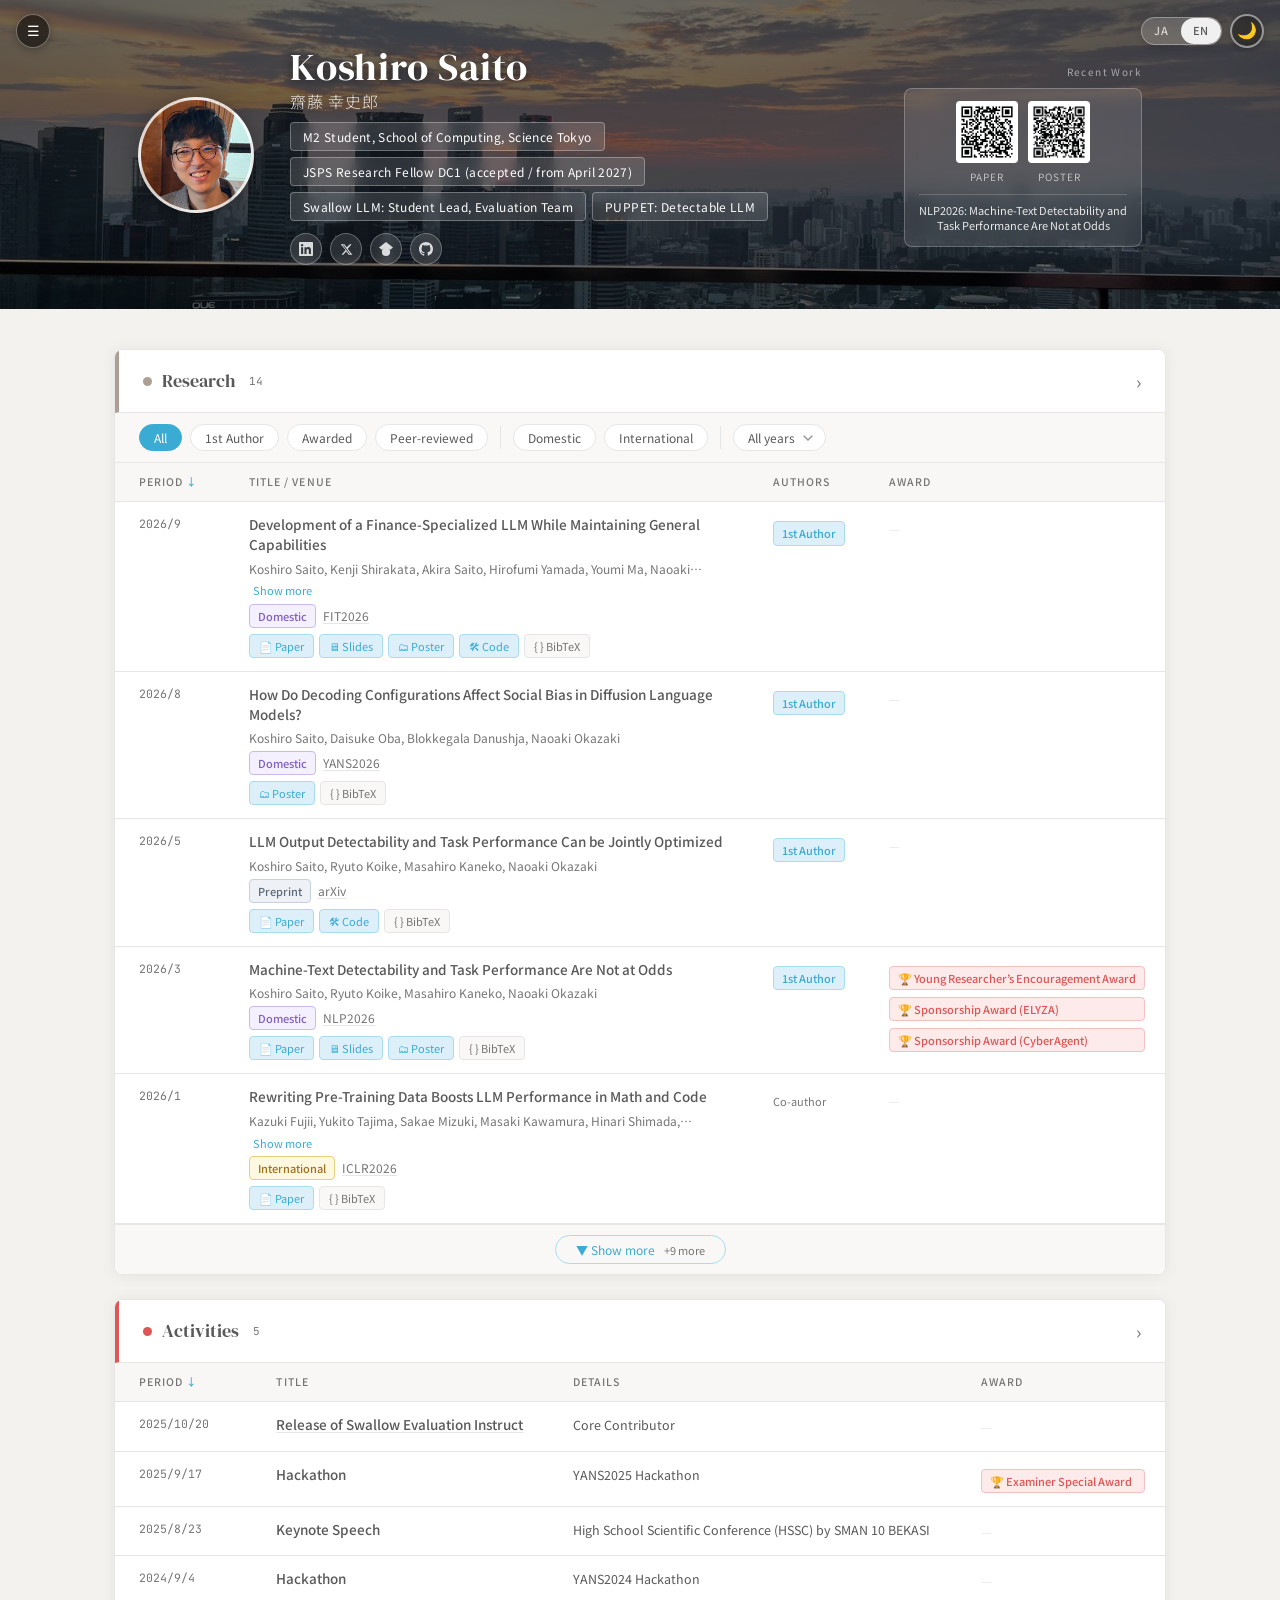
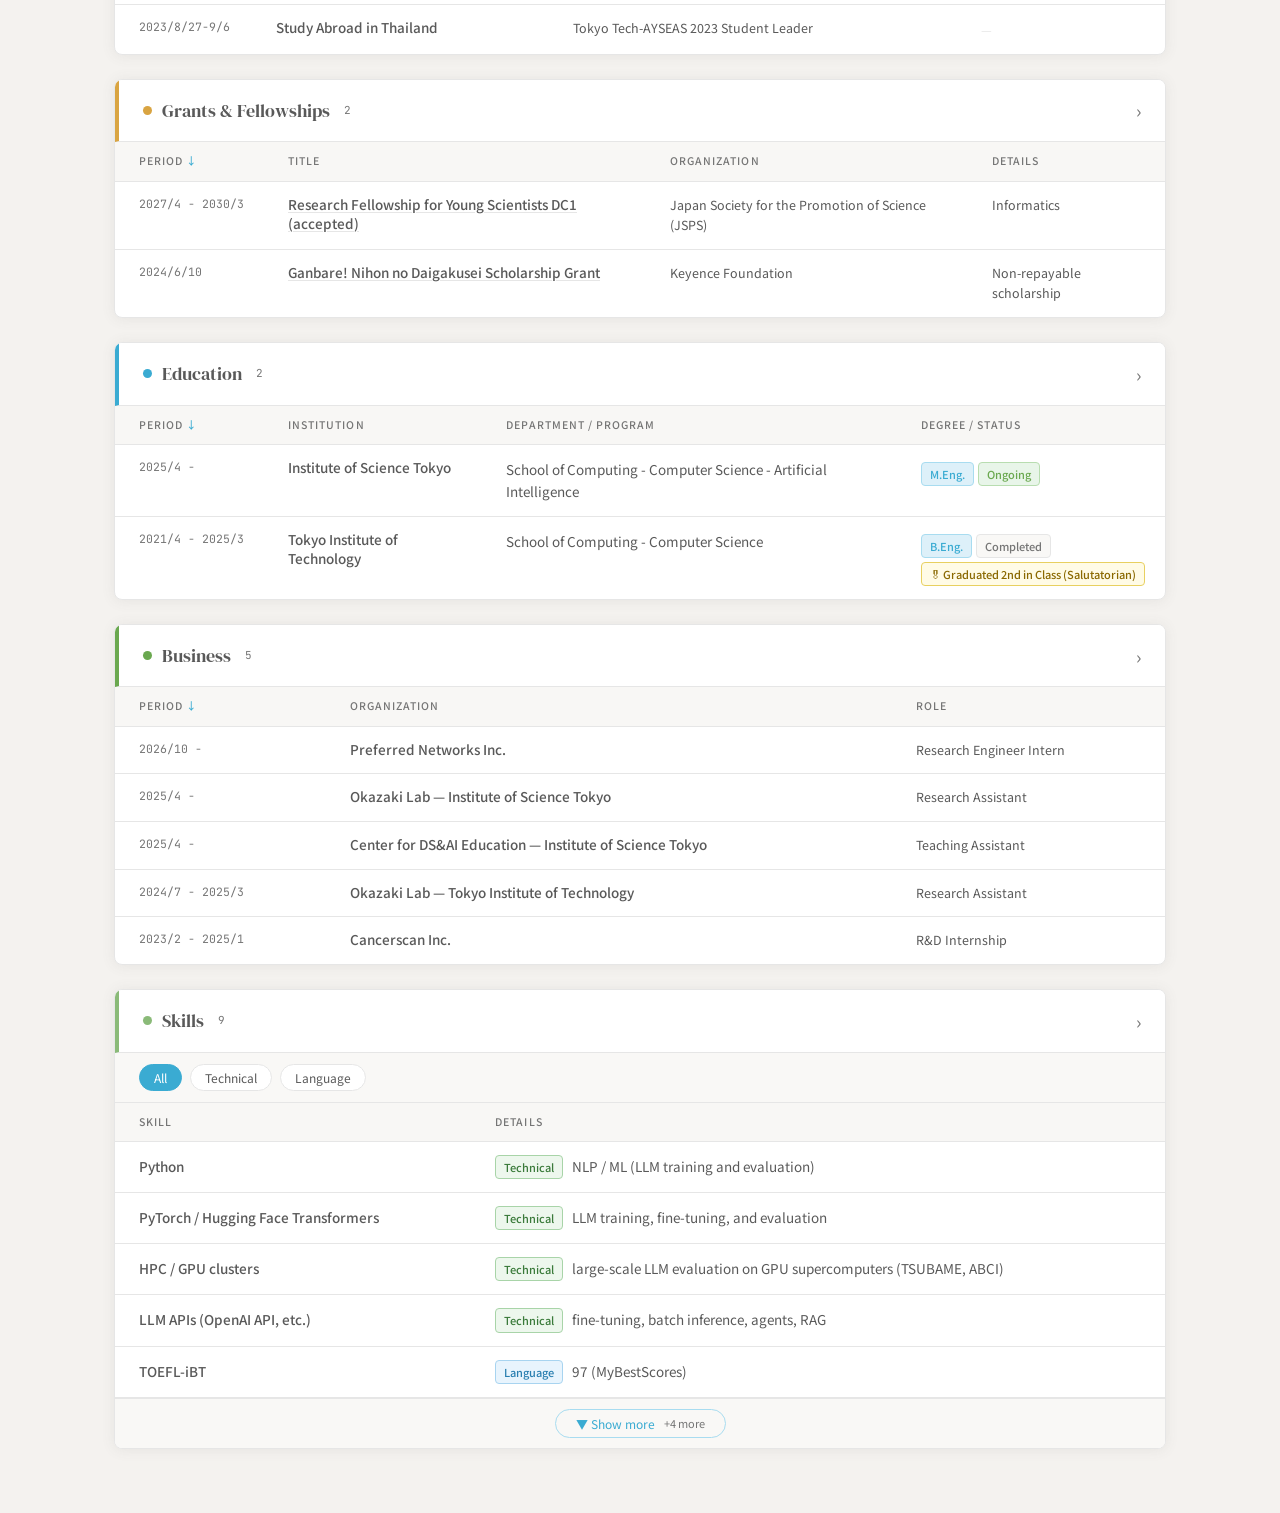
==== commit dc986c9a: "Update" ====
--- a/en/index.html
+++ b/en/index.html
@@ -9,6 +9,7 @@
 <link rel="alternate" hreflang="ja" href="https://pakapaka333.github.io/">
 <link rel="alternate" hreflang="en" href="https://pakapaka333.github.io/en/">
 <link rel="alternate" hreflang="x-default" href="https://pakapaka333.github.io/">
+<link rel="icon" type="image/svg+xml" href="../figures/favicon.svg">
 <link rel="icon" type="image/png" href="../figures/favicon.png">
 <link rel="apple-touch-icon" href="../figures/apple-touch-icon.png">
 <!-- OGP / Twitter Card -->
@@ -108,7 +109,7 @@
 <noscript>
   <div style="max-width:1100px;margin:0 auto;padding:24px 48px;">
     <p>This page requires JavaScript.</p>
-    <p>Koshiro Saito (齋藤 幸史郎) — M2 student, School of Computing, Institute of Science Tokyo.
+    <p>Koshiro Saito (齋藤 幸史郎) — M2 student, School of Computing, Institute of Science Tokyo. JSPS Research Fellow DC1 (accepted / from April 2027).
       See <a href="https://scholar.google.co.jp/citations?user=h8HGRU4AAAAJ">Google Scholar</a> for publications.</p>
   </div>
 </noscript>
--- a/css/style.css
+++ b/css/style.css
@@ -10,6 +10,7 @@
   --sky:        #3AABD2;
   --light-gray: #E6E6E6;
   --sage:       #6aa84f;
+  --gold:       #D9A441;
 
   --bg:         #f4f2ef;
   --surface:    #ffffff;
@@ -34,6 +35,7 @@
   --lang-bd:     #a8d4f0;
   --tech-bd:     #a8d4a8;
   --dist-bd:     #e8d060;
+  --preprint-bd: #c5d0da;
 }
 
 /* ── Dark Tokens ── */
@@ -60,6 +62,7 @@
   --lang-bd:     #2a4a65;
   --tech-bd:     #2a5030;
   --dist-bd:     #6a5000;
+  --preprint-bd: #3d4a56;
 }
 
 /* OS-level dark when no manual override */
@@ -87,6 +90,7 @@
     --lang-bd:     #2a4a65;
     --tech-bd:     #2a5030;
     --dist-bd:     #6a5000;
+    --preprint-bd: #3d4a56;
   }
 }
 
@@ -240,7 +244,7 @@
 .section-card { background: var(--surface); border: 1px solid var(--border); border-radius: var(--radius); box-shadow: var(--shadow); overflow: hidden; animation: fadeUp 0.42s ease both; transition: background 0.25s, border-color 0.25s; }
 .section-card:nth-child(1){animation-delay:0.04s} .section-card:nth-child(2){animation-delay:0.09s}
 .section-card:nth-child(3){animation-delay:0.14s} .section-card:nth-child(4){animation-delay:0.19s}
-.section-card:nth-child(5){animation-delay:0.24s}
+.section-card:nth-child(5){animation-delay:0.24s} .section-card:nth-child(6){animation-delay:0.29s}
 @keyframes fadeUp { from { opacity:0; transform:translateY(13px); } to { opacity:1; transform:translateY(0); } }
 
 .section-header { display:flex; align-items:center; justify-content:space-between; padding:15px 24px; cursor:pointer; user-select:none; border-bottom:1px solid var(--border); background:var(--surface); transition:background 0.13s; }
@@ -248,6 +252,7 @@
 
 #sec-research   .section-header { border-left:4px solid var(--stone); }
 #sec-activities .section-header { border-left:4px solid var(--coral); }
+#sec-grants     .section-header { border-left:4px solid var(--gold); }
 #sec-education  .section-header { border-left:4px solid var(--sky); }
 #sec-business   .section-header { border-left:4px solid var(--sage); }
 #sec-skills     .section-header { border-left:4px solid #8aba78; }
@@ -255,7 +260,7 @@
 .section-title { display:flex; align-items:center; gap:10px; }
 .section-dot { width:9px; height:9px; border-radius:50%; flex-shrink:0; }
 .dot-research{background:var(--stone)} .dot-activities{background:var(--coral)}
-.dot-education{background:var(--sky)} .dot-business{background:var(--sage)} .dot-skills{background:#8aba78}
+.dot-grants{background:var(--gold)} .dot-education{background:var(--sky)} .dot-business{background:var(--sage)} .dot-skills{background:#8aba78}
 
 .section-label { font-family:'DM Serif Display',serif; font-size:1.13rem; color:var(--text); }
 .section-count { font-family:'JetBrains Mono',monospace; font-size:11px; color:var(--muted); margin-left:4px; }
@@ -345,6 +350,7 @@
 .badge-status-ongoing{ background:#e8f5e9; color:#6aa84f; border:1px solid var(--ongoing-bd); }
 .badge-domestic      { background:#f5f0ff; color:#8060c0; border:1px solid var(--domestic-bd); }
 .badge-international { background:#fff8e0; color:#a07020; border:1px solid var(--intl-bd); }
+.badge-preprint      { background:#eef1f5; color:#5a6b7a; border:1px solid var(--preprint-bd); }
 .badge-lang          { background:#e8f4fd; color:#2a7fb0; border:1px solid var(--lang-bd); }
 .badge-tech          { background:#edf7ed; color:#3a7a3a; border:1px solid var(--tech-bd); }
 .awards-cell { display:flex; flex-direction:column; gap:3px; }
@@ -353,12 +359,14 @@
 :root[data-theme="dark"] .badge-status-ongoing { background:#1a3020; }
 :root[data-theme="dark"] .badge-domestic       { background:#2a1840; }
 :root[data-theme="dark"] .badge-international  { background:#2a2010; }
+:root[data-theme="dark"] .badge-preprint       { background:#232a30; }
 :root[data-theme="dark"] .badge-lang           { background:#10283a; }
 :root[data-theme="dark"] .badge-tech           { background:#102010; }
 @media (prefers-color-scheme:dark) {
   :root:not([data-theme="light"]):not([data-theme="dark"]) .badge-status-ongoing { background:#1a3020; }
   :root:not([data-theme="light"]):not([data-theme="dark"]) .badge-domestic       { background:#2a1840; }
   :root:not([data-theme="light"]):not([data-theme="dark"]) .badge-international  { background:#2a2010; }
+  :root:not([data-theme="light"]):not([data-theme="dark"]) .badge-preprint       { background:#232a30; }
   :root:not([data-theme="light"]):not([data-theme="dark"]) .badge-lang           { background:#10283a; }
   :root:not([data-theme="light"]):not([data-theme="dark"]) .badge-tech           { background:#102010; }
 }
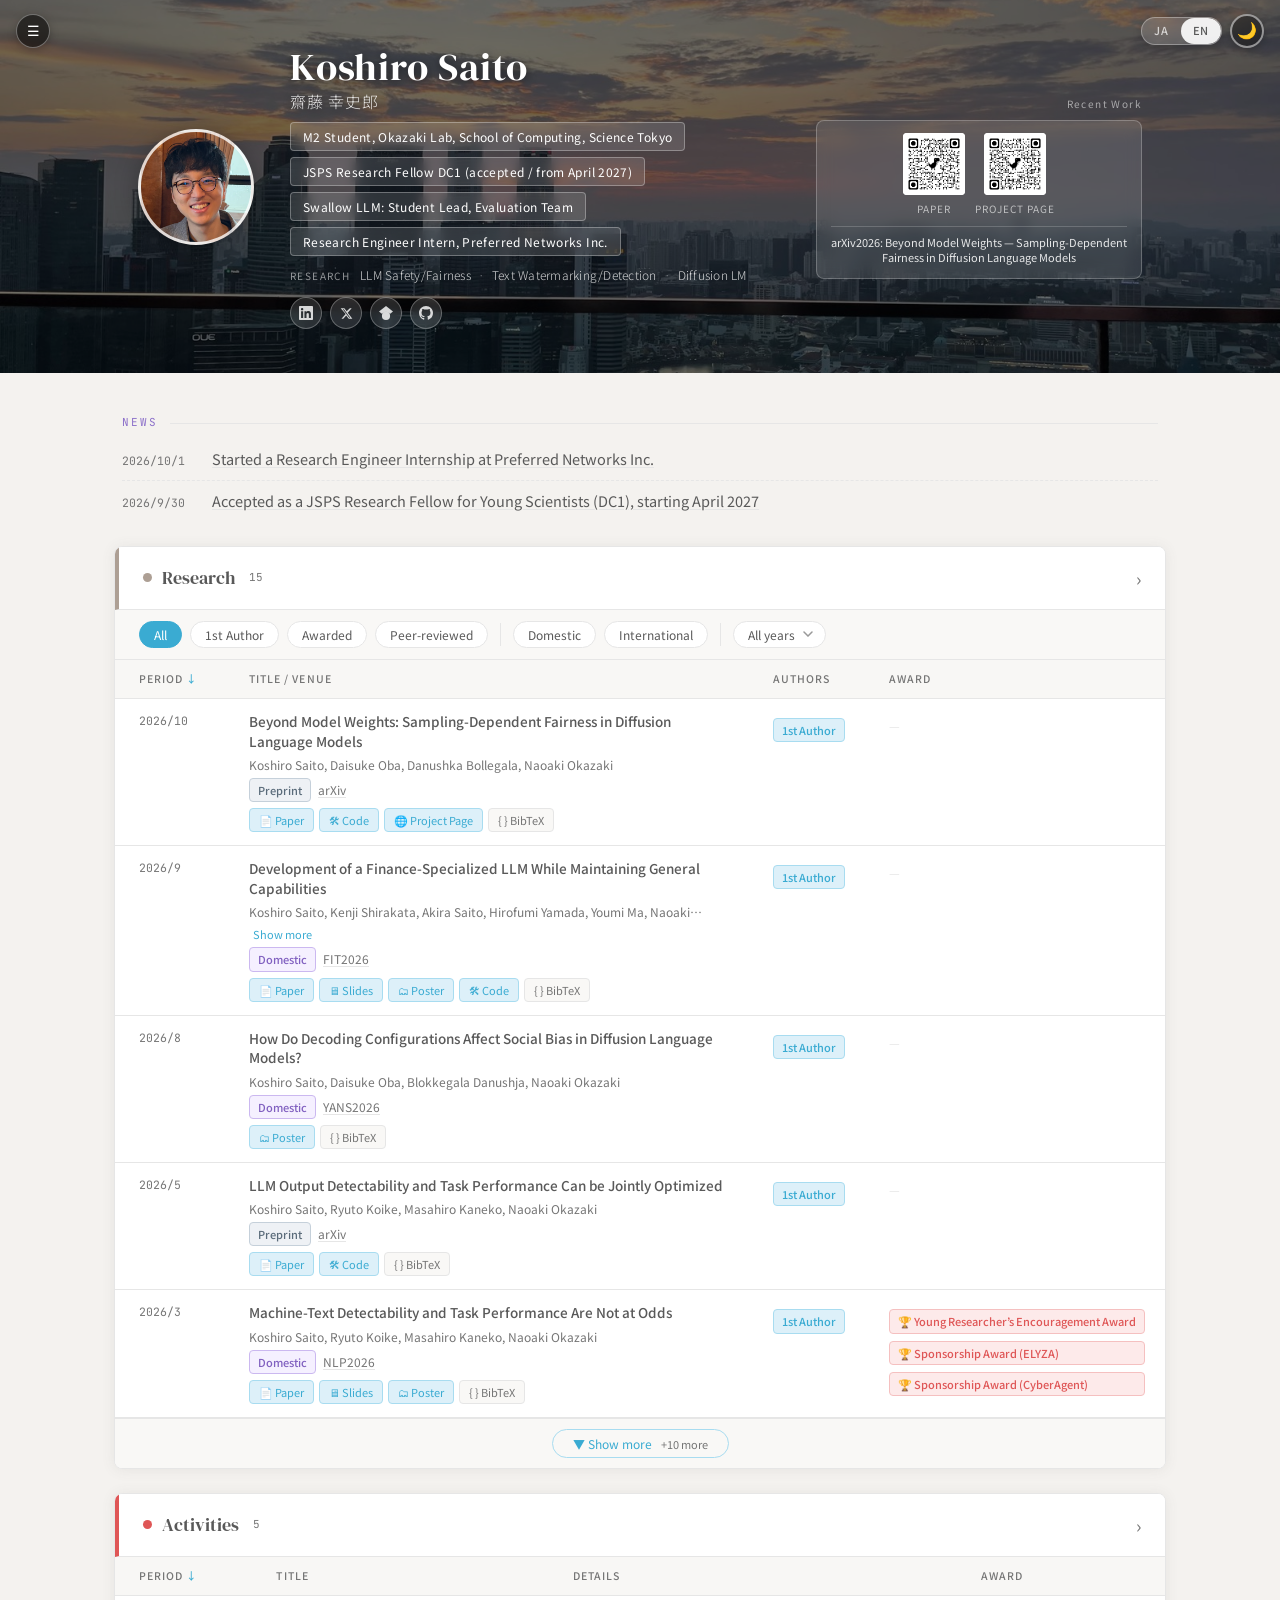
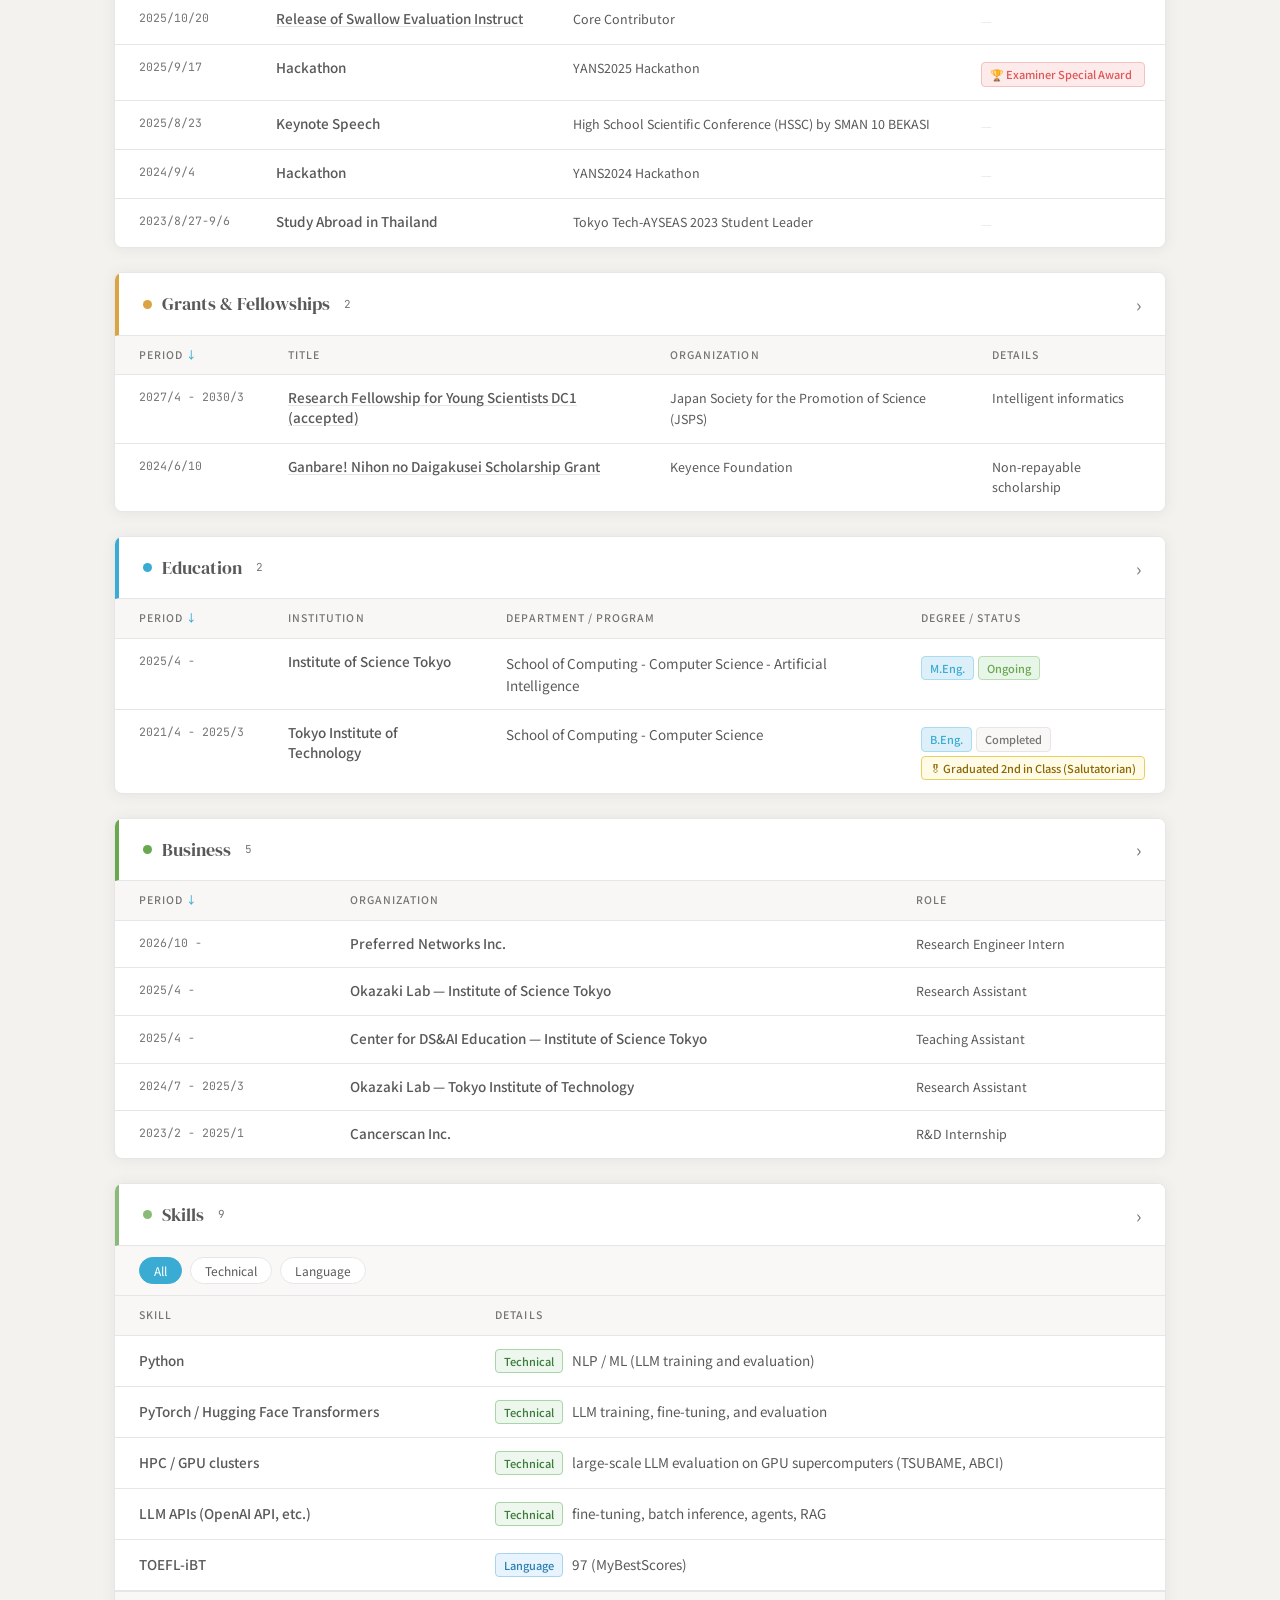
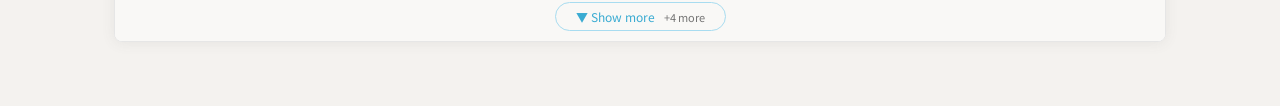
==== commit 5233e875: "Make English the default page, fix OS theme detection, update header - Move English page to / and Ja" ====
--- a/en/index.html
+++ b/en/index.html
@@ -2,120 +2,16 @@
 <html lang="en">
 <head>
 <meta charset="UTF-8">
-<meta name="viewport" content="width=device-width, initial-scale=1.0">
-<title>Koshiro Saito (齋藤 幸史郎)</title>
-<!-- <meta name="description" content=""> -->
-<link rel="canonical" href="https://pakapaka333.github.io/en/">
-<link rel="alternate" hreflang="ja" href="https://pakapaka333.github.io/">
-<link rel="alternate" hreflang="en" href="https://pakapaka333.github.io/en/">
-<link rel="alternate" hreflang="x-default" href="https://pakapaka333.github.io/">
-<link rel="icon" type="image/svg+xml" href="../figures/favicon.svg">
-<link rel="icon" type="image/png" href="../figures/favicon.png">
-<link rel="apple-touch-icon" href="../figures/apple-touch-icon.png">
-<!-- OGP / Twitter Card -->
-<meta property="og:type" content="profile">
-<meta property="og:title" content="Koshiro Saito (齋藤 幸史郎)">
-<!-- <meta property="og:description" content=""> -->
-<meta property="og:url" content="https://pakapaka333.github.io/en/">
-<meta property="og:image" content="https://pakapaka333.github.io/figures/face_picture_trimmed.png">
-<meta property="og:locale" content="en_US">
-<meta property="og:locale:alternate" content="ja_JP">
-<meta name="twitter:card" content="summary">
-<meta name="twitter:title" content="Koshiro Saito (齋藤 幸史郎)">
-<!-- <meta name="twitter:description" content=""> -->
-<meta name="twitter:image" content="https://pakapaka333.github.io/figures/face_picture_trimmed.png">
-<!-- Structured data -->
-<script type="application/ld+json">
-{
-  "@context": "https://schema.org",
-  "@type": "Person",
-  "name": "Koshiro Saito",
-  "alternateName": "齋藤 幸史郎",
-  "url": "https://pakapaka333.github.io/en/",
-  "image": "https://pakapaka333.github.io/figures/face_picture_trimmed.png",
-  "affiliation": {
-    "@type": "CollegeOrUniversity",
-    "name": "Institute of Science Tokyo"
-  }
-}
-</script>
-<!-- sameAs (SNS links) is injected by app.js from profile/profile.json links -->
-
-<!-- Apply stored theme before render to prevent flash -->
-<script>
-  (function(){
-    var s=localStorage.getItem('theme');
-    if(!s){s=window.matchMedia('(prefers-color-scheme:dark)').matches?'dark':'light';}
-    document.documentElement.setAttribute('data-theme',s);
-  })();
-</script>
-<link rel="preconnect" href="https://fonts.googleapis.com">
-<link rel="preconnect" href="https://fonts.gstatic.com" crossorigin>
-<link href="https://fonts.googleapis.com/css2?family=DM+Serif+Display:ital@0;1&family=Noto+Sans+JP:wght@300;400;500;700&family=JetBrains+Mono:wght@300;400&display=swap" rel="stylesheet">
-<link rel="stylesheet" href="../css/style.css">
-<!-- 画像パスは css/style.css に一元化(CSS の url() はスタイルシート基準で解決されるため en/ でも同じものが使える) -->
+<meta name="robots" content="noindex">
+<!-- /en/ は旧 URL。英語版はサイトルート (/) に移動したため、ここは転送専用。
+     GitHub Pages はサーバー側リダイレクトを持たないので JS + meta refresh で転送する。
+     JS が動く環境では #hash も引き継ぐ (例: /en/#sec-research → /#sec-research)。 -->
+<link rel="canonical" href="https://pakapaka333.github.io/">
+<script>location.replace('../' + location.search + location.hash);</script>
+<meta http-equiv="refresh" content="0; url=../">
+<title>Redirecting…</title>
 </head>
 <body>
-
-<!-- Fixed controls -->
-<div class="fixed-controls">
-  <nav class="lang-switch" aria-label="Language switch">
-    <a class="lang-btn" href="../">JA</a>
-    <span class="lang-btn active">EN</span>
-  </nav>
-  <button class="theme-toggle" id="themeToggle" onclick="toggleTheme()" aria-label="Toggle theme">🌙</button>
-</div>
-
-<!-- BibTeX Modal -->
-<div class="modal-overlay" id="bibtexModal" onclick="closeBibtexModal(event)">
-  <div class="modal-box">
-    <div class="modal-header">
-      <span class="modal-title">BibTeX</span>
-      <button class="modal-close" onclick="document.getElementById('bibtexModal').classList.remove('open')">×</button>
-    </div>
-    <div class="modal-body"><pre class="bibtex-code" id="bibtexContent"></pre></div>
-    <div class="modal-footer">
-      <button class="copy-btn" id="copyBtn" onclick="copyBibtex()">Copy</button>
-    </div>
-  </div>
-</div>
-
-<!-- Header -->
-<header class="header-wrap">
-  <div class="header-bg-fallback"></div>
-  <div class="header-bg"></div>
-  <div class="header-content">
-    <div class="face-photo" role="img" aria-label="Profile photo"></div>
-    <div class="header-name">
-      <h1><span id="profileNameMain">…</span><span class="name-sub" id="profileNameSub"></span></h1>
-      <div class="affiliation" id="profileAffiliations"></div>
-      <div class="header-sns" id="profileSns"></div>
-    </div>
-    <div class="header-recent-wrap">
-      <span class="recent-label" id="recentLabelEl"></span>
-      <div class="header-recent" id="qrContainer"></div>
-    </div>
-  </div>
-</header>
-
-<!-- Main -->
-<main class="main" id="mainContent">
-  <!-- Skeleton placeholders shown until JS fetches the data -->
-  <div class="skeleton-card" aria-hidden="true"><div class="sk-bar sk-title"></div><div class="sk-bar w85"></div><div class="sk-bar w60"></div></div>
-  <div class="skeleton-card" aria-hidden="true"><div class="sk-bar sk-title"></div><div class="sk-bar w85"></div><div class="sk-bar w60"></div></div>
-  <div class="skeleton-card" aria-hidden="true"><div class="sk-bar sk-title"></div><div class="sk-bar w60"></div></div>
-</main>
-
-<noscript>
-  <div style="max-width:1100px;margin:0 auto;padding:24px 48px;">
-    <p>This page requires JavaScript.</p>
-    <p>Koshiro Saito (齋藤 幸史郎) — M2 student, School of Computing, Institute of Science Tokyo. JSPS Research Fellow DC1 (accepted / from April 2027).
-      See <a href="https://scholar.google.co.jp/citations?user=h8HGRU4AAAAJ">Google Scholar</a> for publications.</p>
-  </div>
-</noscript>
-
-<script src="../js/lang/en.js"></script>
-<script src="../js/app.js"></script>
-<script>initPage('en', '../');</script>
+<p>This page has moved to <a href="../">https://pakapaka333.github.io/</a>.</p>
 </body>
 </html>
